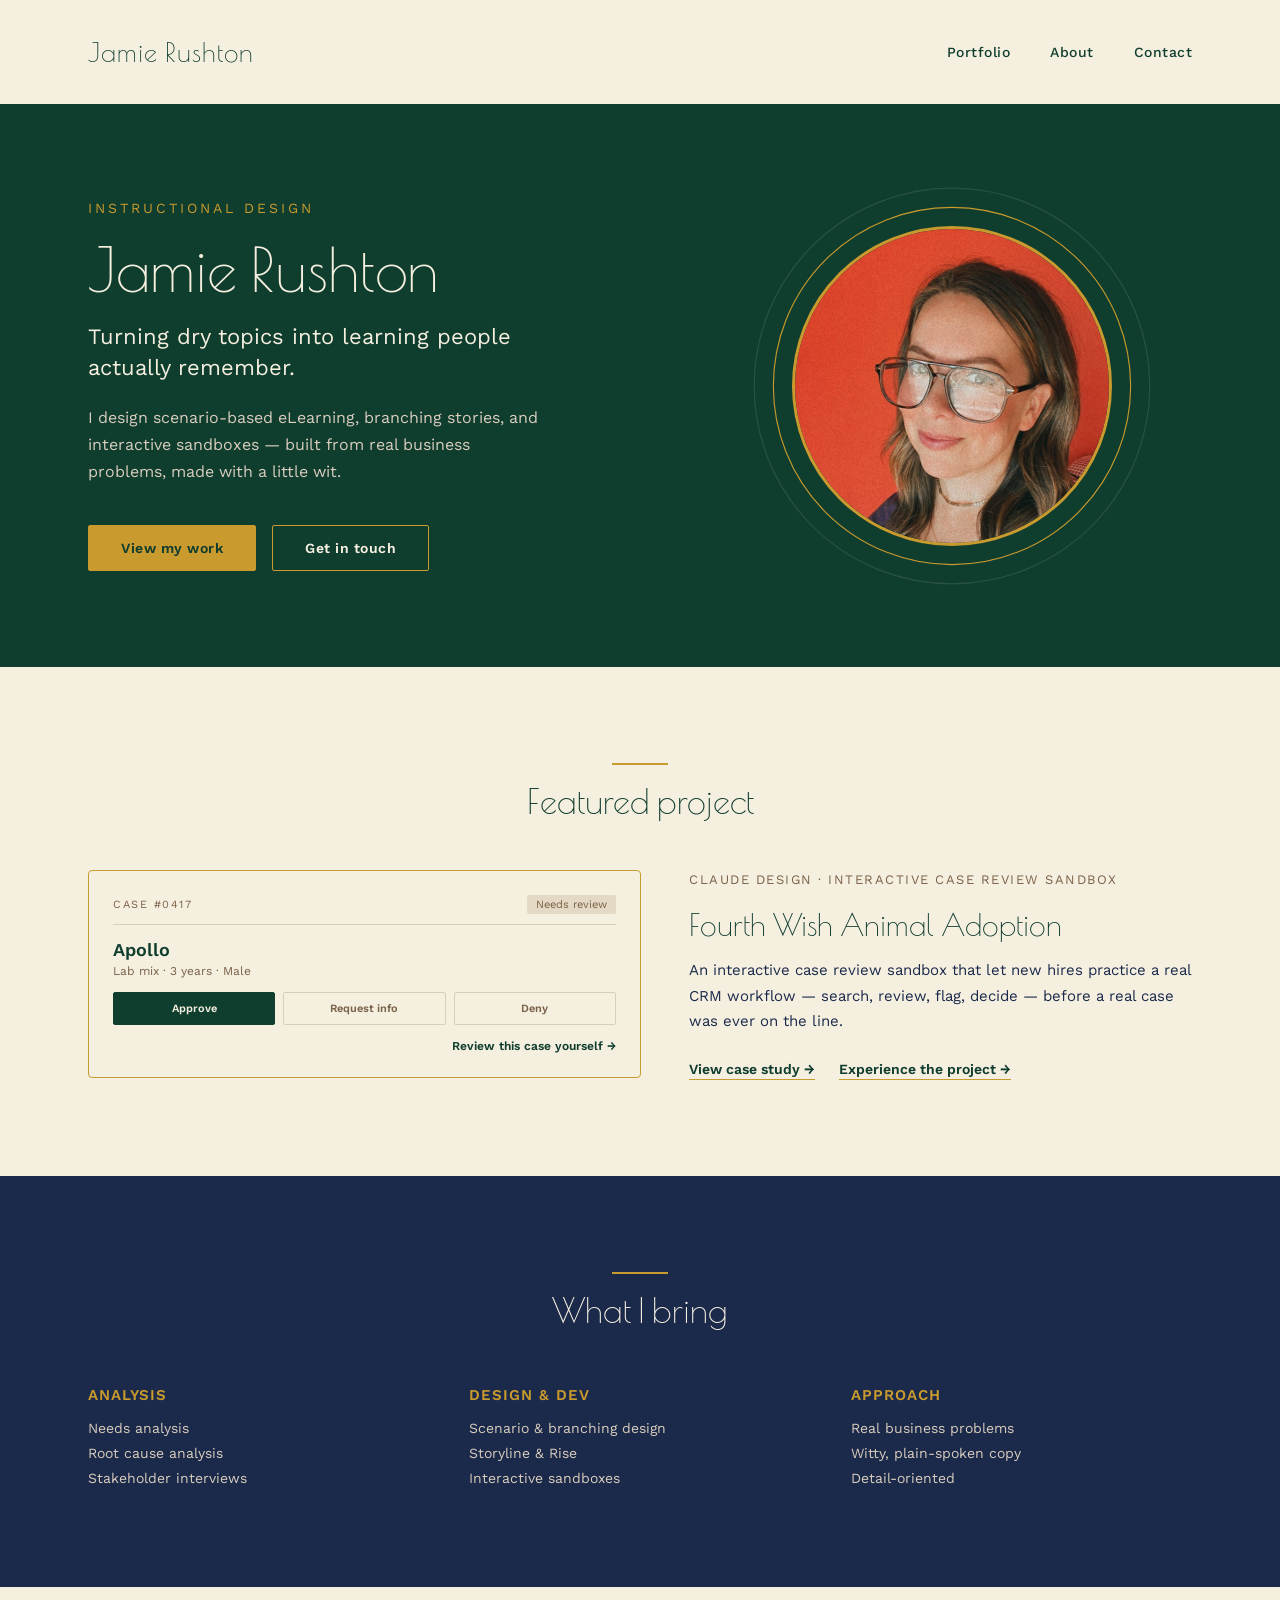
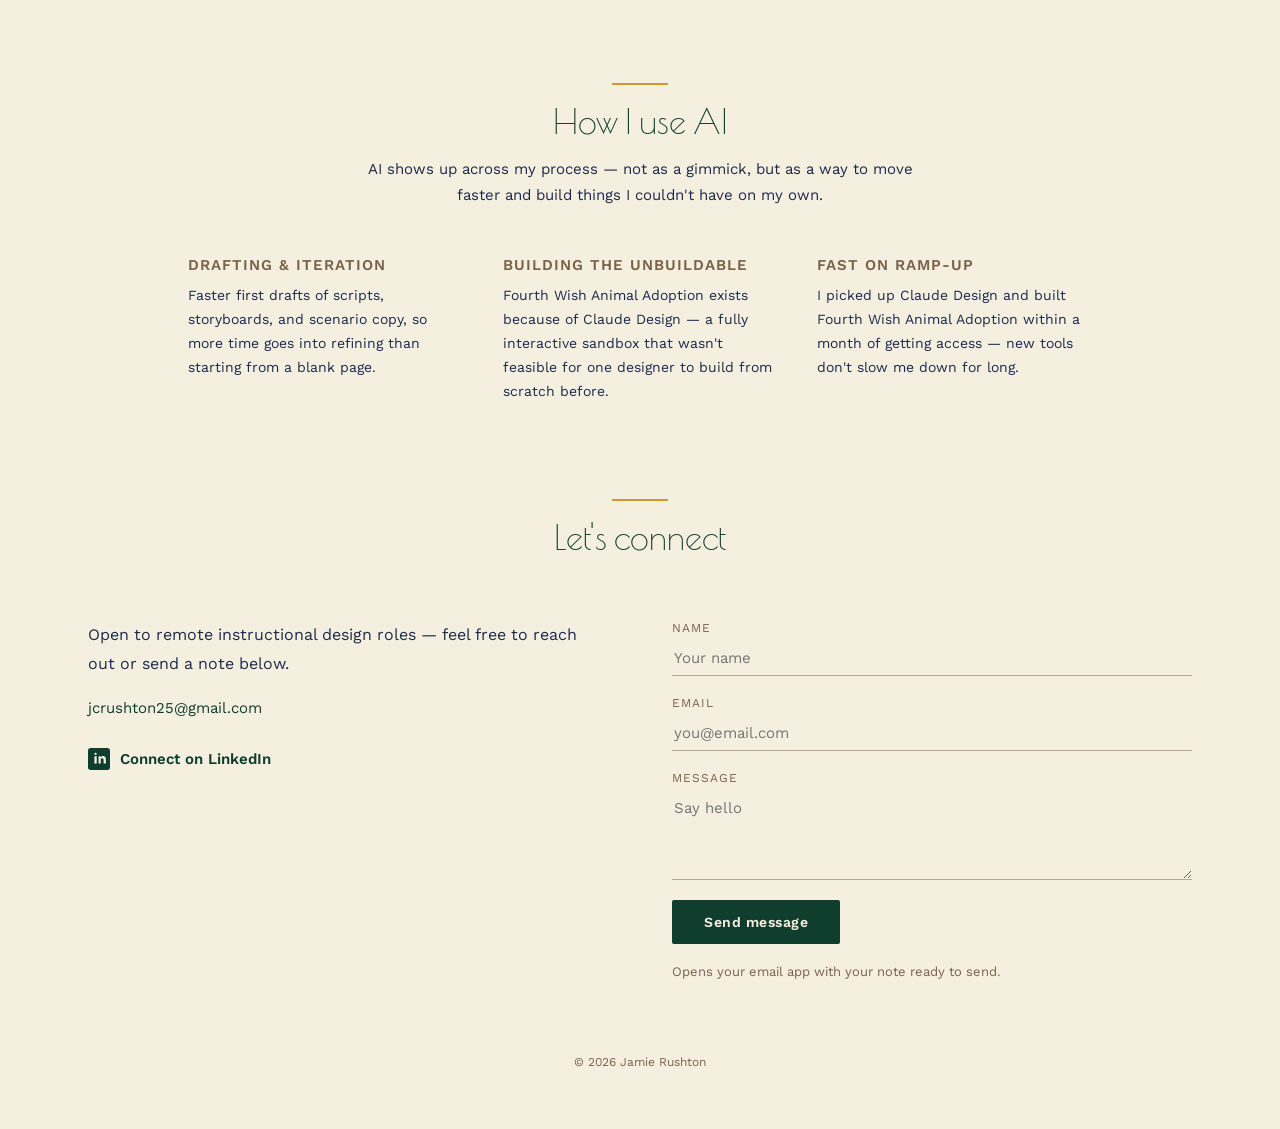
==== index.html @ db242d79 "Build portfolio site for GitHub Pages Static homepage, Fourth Wish case study, and a playable Adopti" ====
<!doctype html>
<html lang="en">
<head>
<meta charset="utf-8">
<meta name="viewport" content="width=device-width, initial-scale=1">
<title>Jamie Rushton · Instructional Designer</title>
<meta name="description" content="Jamie Rushton designs scenario-based eLearning, branching stories, and interactive sandboxes built from real business problems.">
<meta property="og:title" content="Jamie Rushton · Instructional Designer">
<meta property="og:description" content="Scenario-based eLearning, branching stories, and interactive sandboxes, made with a little wit.">
<meta property="og:type" content="website">
<meta property="og:image" content="assets/portrait.jpg">
<link rel="icon" href="assets/favicon.svg" type="image/svg+xml">
<link rel="preconnect" href="https://fonts.googleapis.com">
<link rel="preconnect" href="https://fonts.gstatic.com" crossorigin>
<link href="https://fonts.googleapis.com/css2?family=Poiret+One&family=Work+Sans:wght@400;500;600&display=swap" rel="stylesheet">
<link rel="stylesheet" href="css/style.css">
</head>
<body>
<a class="skip-link" href="#main">Skip to content</a>

<header>
  <nav class="site-nav wrap" aria-label="Main">
    <a class="brand" href="#top">Jamie Rushton</a>
    <ul>
      <li><a href="#work">Portfolio</a></li>
      <li><a href="#about">About</a></li>
      <li><a href="#contact">Contact</a></li>
    </ul>
  </nav>
</header>

<main id="main">

  <section id="top" class="hero">
    <div class="wrap hero-inner">
      <div class="hero-copy">
        <p class="eyebrow">Instructional design</p>
        <h1>Jamie Rushton</h1>
        <p class="tagline">Turning dry topics into learning people actually remember.</p>
        <p class="lede">I design scenario-based eLearning, branching stories, and interactive sandboxes &mdash; built from real business problems, made with a little wit.</p>
        <div class="hero-actions">
          <a class="btn btn-gold" href="#work">View my work</a>
          <a class="btn btn-outline" href="#contact">Get in touch</a>
        </div>
      </div>
      <div class="hero-photo">
        <div class="portrait">
          <img src="assets/portrait.jpg" alt="Portrait of Jamie Rushton" width="320" height="320">
        </div>
      </div>
    </div>
  </section>

  <section id="work" class="wrap featured" aria-labelledby="work-title">
    <div class="section-head">
      <div class="deco-line"></div>
      <h2 id="work-title">Featured project</h2>
    </div>

    <div class="featured-row">
      <a class="case-card" href="sandbox/" aria-label="Open the Fourth Wish case review sandbox">
        <div class="card-top">
          <p class="case-no">Case #0417</p>
          <p class="badge">Needs review</p>
        </div>
        <div>
          <p class="name">Apollo</p>
          <p class="meta">Lab mix &middot; 3 years &middot; Male</p>
        </div>
        <div class="actions" aria-hidden="true">
          <span>Approve</span>
          <span>Request info</span>
          <span>Deny</span>
        </div>
        <p class="play-hint">Review this case yourself &rarr;</p>
      </a>
      <div class="featured-copy">
        <p class="kicker">Claude Design &middot; Interactive case review sandbox</p>
        <h3>Fourth Wish Animal Adoption</h3>
        <p>An interactive case review sandbox that let new hires practice a real CRM workflow &mdash; search, review, flag, decide &mdash; before a real case was ever on the line.</p>
        <div class="link-row">
          <a class="text-link" href="case-study.html">View case study &rarr;</a>
          <a class="text-link" href="sandbox/">Experience the project &rarr;</a>
        </div>
      </div>
    </div>
  </section>

  <section id="about" class="band on-dark" aria-labelledby="about-title">
    <div class="wrap">
      <div class="section-head">
        <div class="deco-line"></div>
        <h2 id="about-title">What I bring</h2>
      </div>
      <div class="grid-3">
        <div class="skill">
          <h3>Analysis</h3>
          <ul>
            <li>Needs analysis</li>
            <li>Root cause analysis</li>
            <li>Stakeholder interviews</li>
          </ul>
        </div>
        <div class="skill">
          <h3>Design &amp; dev</h3>
          <ul>
            <li>Scenario &amp; branching design</li>
            <li>Storyline &amp; Rise</li>
            <li>Interactive sandboxes</li>
          </ul>
        </div>
        <div class="skill">
          <h3>Approach</h3>
          <ul>
            <li>Real business problems</li>
            <li>Witty, plain-spoken copy</li>
            <li>Detail-oriented</li>
          </ul>
        </div>
      </div>
    </div>
  </section>

  <section class="wrap wrap-md stack-section" aria-labelledby="ai-title">
    <div class="section-head">
      <div class="deco-line"></div>
      <h2 id="ai-title">How I use AI</h2>
      <p>AI shows up across my process &mdash; not as a gimmick, but as a way to move faster and build things I couldn't have on my own.</p>
    </div>
    <div class="grid-3">
      <div class="point">
        <h3>Drafting &amp; iteration</h3>
        <p>Faster first drafts of scripts, storyboards, and scenario copy, so more time goes into refining than starting from a blank page.</p>
      </div>
      <div class="point">
        <h3>Building the unbuildable</h3>
        <p>Fourth Wish Animal Adoption exists because of Claude Design &mdash; a fully interactive sandbox that wasn't feasible for one designer to build from scratch before.</p>
      </div>
      <div class="point">
        <h3>Fast on ramp-up</h3>
        <p>I picked up Claude Design and built Fourth Wish Animal Adoption within a month of getting access &mdash; new tools don't slow me down for long.</p>
      </div>
    </div>
  </section>

  <!--
    TESTIMONIALS: hidden until real quotes are ready.
    To show it, replace the bracketed text and delete this comment's opening and closing lines.

  <section class="wrap wrap-md stack-section" aria-labelledby="quotes-title">
    <div class="section-head">
      <div class="deco-line"></div>
      <h2 id="quotes-title">What people say</h2>
    </div>
    <div class="grid-2">
      <figure class="quote">
        <blockquote>[A quote from a coworker or manager about your work.]</blockquote>
        <figcaption><strong>[Name]</strong><span>[Title, company]</span></figcaption>
      </figure>
      <figure class="quote">
        <blockquote>[A quote from a coworker or manager about your work.]</blockquote>
        <figcaption><strong>[Name]</strong><span>[Title, company]</span></figcaption>
      </figure>
    </div>
  </section>
  -->

  <section id="contact" class="wrap contact" aria-labelledby="contact-title">
    <div class="section-head">
      <div class="deco-line"></div>
      <h2 id="contact-title">Let's connect</h2>
    </div>

    <div class="contact-row">
      <div class="contact-info">
        <p>Open to remote instructional design roles &mdash; feel free to reach out or send a note below.</p>
        <a class="email" href="mailto:jcrushton25@gmail.com">jcrushton25@gmail.com</a>
        <a class="linkedin" href="https://www.linkedin.com/in/jamie-rushton" target="_blank" rel="noopener">
          <svg width="22" height="22" viewBox="0 0 24 24" fill="none" aria-hidden="true">
            <rect width="24" height="24" rx="3" fill="#0F3D2E"/>
            <path d="M7 9H9.5V17H7V9Z" fill="#F5EFE0"/>
            <circle cx="8.25" cy="6.5" r="1.25" fill="#F5EFE0"/>
            <path d="M11.5 9H13.9V10.2C14.3 9.5 15.2 8.8 16.5 8.8C18.7 8.8 19.5 10.2 19.5 12.6V17H17V13.1C17 11.9 16.6 11.1 15.5 11.1C14.6 11.1 14.1 11.7 13.9 12.3C13.85 12.45 13.9 12.75 13.9 13V17H11.5V9Z" fill="#F5EFE0"/>
          </svg>
          Connect on LinkedIn
        </a>
      </div>

      <form class="contact-form" id="contact-form" data-to="jcrushton25@gmail.com">
        <div class="field">
          <label for="contact-name">Name</label>
          <input id="contact-name" type="text" name="name" placeholder="Your name" autocomplete="name" required>
        </div>
        <div class="field">
          <label for="contact-email">Email</label>
          <input id="contact-email" type="email" name="email" placeholder="you@email.com" autocomplete="email" required>
        </div>
        <div class="field">
          <label for="contact-message">Message</label>
          <textarea id="contact-message" name="message" rows="4" placeholder="Say hello" required></textarea>
        </div>
        <button class="btn btn-dark" type="submit">Send message</button>
        <p class="form-note">Opens your email app with your note ready to send.</p>
      </form>
    </div>
  </section>

</main>

<footer class="site-footer">
  <p>&copy; <span id="year">2026</span> Jamie Rushton</p>
</footer>

<script src="js/contact.js"></script>
</body>
</html>
---- css/style.css ----
/* Shared styles for the homepage and case study pages. */

:root {
  --cream: #F5EFE0;
  --forest: #0F3D2E;
  --forest-line: #2A5142;
  --navy: #1B2A4A;
  --gold: #C99A2E;
  --sand: #D9CDBE;
  --tan: #E4D9C4;
  --brown: #7A6248;
  --display: 'Poiret One', sans-serif;
  --body: 'Work Sans', sans-serif;
}

*, *::before, *::after { box-sizing: border-box; }

html { scroll-behavior: smooth; }

body {
  margin: 0;
  background: var(--cream);
  font-family: var(--body);
  color: var(--navy);
}

a { color: var(--forest); text-decoration: none; }
a:hover { color: var(--gold); }
a:focus-visible, button:focus-visible, input:focus-visible, textarea:focus-visible {
  outline: 3px solid var(--gold);
  outline-offset: 3px;
}

img { max-width: 100%; }

.skip-link {
  position: absolute;
  left: 16px;
  top: -60px;
  background: var(--forest);
  color: var(--cream);
  padding: 10px 16px;
  z-index: 10;
}
.skip-link:focus { top: 16px; color: var(--cream); }

.wrap { width: 100%; max-width: 1200px; margin: 0 auto; padding-left: 48px; padding-right: 48px; }
.wrap-md { max-width: 1000px; }
.wrap-sm { max-width: 800px; }

.deco-line { height: 2px; background: var(--gold); width: 56px; }

.display { font-family: var(--display); font-weight: 400; }

.eyebrow {
  font-size: 14px;
  letter-spacing: 3px;
  text-transform: uppercase;
  color: var(--gold);
  margin: 0 0 20px;
}

/* Nav */
.site-nav {
  display: flex;
  flex-wrap: wrap;
  align-items: center;
  justify-content: space-between;
  gap: 16px 40px;
  padding-top: 32px;
  padding-bottom: 32px;
}
.site-nav .brand { font-family: var(--display); font-size: 26px; letter-spacing: 1px; color: var(--forest); }
.site-nav ul { list-style: none; margin: 0; padding: 0; display: flex; flex-wrap: wrap; gap: 8px 40px; }
.site-nav ul a { font-size: 14px; font-weight: 500; letter-spacing: 0.5px; display: inline-block; padding: 12px 0; }

/* Buttons */
.btn {
  display: inline-flex;
  align-items: center;
  justify-content: center;
  min-height: 44px;
  font-weight: 600;
  font-size: 14px;
  padding: 14px 32px;
  border-radius: 2px;
  letter-spacing: 0.5px;
  font-family: var(--body);
  cursor: pointer;
}
.btn-gold { background: var(--gold); color: var(--forest); border: 1px solid var(--gold); }
.btn-gold:hover { background: #D9AE4A; color: var(--forest); }
.btn-outline { border: 1px solid var(--gold); color: var(--cream); }
.btn-outline:hover { background: rgba(201, 154, 46, 0.12); color: var(--cream); }
.btn-dark { background: var(--forest); color: var(--cream); border: none; }
.btn-dark:hover { background: #17533F; }

.text-link {
  font-size: 14px;
  font-weight: 600;
  color: var(--forest);
  border-bottom: 1px solid var(--gold);
  padding: 10px 0 2px;
}

/* Section headings */
.section-head {
  display: flex;
  flex-direction: column;
  align-items: center;
  text-align: center;
  gap: 16px;
}
.section-head h2 { font-family: var(--display); font-weight: 400; font-size: 34px; color: var(--forest); margin: 0; }
.section-head p { font-size: 15px; max-width: 560px; line-height: 1.7; margin: 0; }
.on-dark .section-head h2 { color: var(--cream); }
.on-dark .section-head p { color: var(--sand); }

/* Hero (home) */
.hero { background: var(--forest); padding: 96px 0; }
.hero-inner { display: flex; align-items: center; gap: 72px; }
.hero-copy { flex: 1.15; }
.hero h1 { font-family: var(--display); font-weight: 400; font-size: 60px; color: var(--cream); margin: 0 0 20px; line-height: 1.1; }
.hero .tagline { font-size: 22px; color: var(--cream); margin: 0 0 20px; line-height: 1.4; max-width: 480px; }
.hero .lede { font-size: 16px; color: var(--sand); max-width: 460px; margin: 0 0 40px; line-height: 1.7; }
.hero-actions { display: flex; flex-wrap: wrap; gap: 16px; }
.hero-photo { flex: 1; display: flex; justify-content: center; }
.portrait { position: relative; width: 320px; height: 320px; }
.portrait::before, .portrait::after {
  content: "";
  position: absolute;
  inset: 0;
  border-radius: 50%;
}
.portrait::before { border: 1px solid var(--gold); transform: scale(1.12); }
.portrait::after { border: 1px solid var(--forest-line); transform: scale(1.24); }
.portrait img {
  width: 100%;
  height: 100%;
  border-radius: 50%;
  object-fit: cover;
  border: 3px solid var(--gold);
  display: block;
}

/* Featured project */
.featured { padding-top: 96px; padding-bottom: 96px; display: flex; flex-direction: column; gap: 48px; }
.featured-row { display: flex; gap: 48px; align-items: center; }
.featured-row > * { flex: 1; min-width: 0; }
.featured-copy { display: flex; flex-direction: column; gap: 16px; }
.featured-copy .kicker { font-size: 13px; letter-spacing: 1.5px; text-transform: uppercase; color: var(--brown); margin: 0; }
.featured-copy h3 { font-family: var(--display); font-weight: 400; font-size: 30px; color: var(--forest); margin: 0; }
.featured-copy p { font-size: 15px; line-height: 1.7; margin: 0; }
.link-row { display: flex; gap: 8px 24px; flex-wrap: wrap; align-items: center; }

/* Case card (the little Apollo preview) */
.case-card {
  display: flex;
  flex-direction: column;
  gap: 14px;
  background: var(--cream);
  border: 1px solid var(--gold);
  border-radius: 4px;
  padding: 24px;
  color: var(--navy);
  transition: transform 0.15s ease, box-shadow 0.15s ease;
}
a.case-card:hover { color: var(--navy); transform: translateY(-2px); box-shadow: 0 10px 24px rgba(15, 61, 46, 0.12); }
.case-card .card-top { display: flex; justify-content: space-between; align-items: center; border-bottom: 1px solid var(--sand); padding-bottom: 10px; }
.case-card .case-no { font-size: 11px; letter-spacing: 1.5px; text-transform: uppercase; color: var(--brown); margin: 0; }
.case-card .badge { font-size: 11px; background: var(--tan); color: var(--brown); padding: 3px 9px; border-radius: 2px; margin: 0; }
.case-card .name { font-size: 18px; font-weight: 600; color: var(--forest); margin: 0; }
.case-card .meta { font-size: 12px; color: var(--brown); margin: 4px 0 0; }
.case-card .facts { display: flex; flex-direction: column; gap: 8px; font-size: 13px; }
.case-card .facts p { margin: 0; }
.case-card .facts span { color: var(--brown); }
.case-card .facts .flag { color: #8A6413; font-weight: 600; }
.case-card .actions { display: flex; gap: 8px; }
.case-card .actions span { flex: 1; text-align: center; font-size: 11px; font-weight: 600; padding: 9px 0; border-radius: 2px; border: 1px solid var(--sand); color: var(--brown); }
.case-card .actions span:first-child { background: var(--forest); color: var(--cream); border-color: var(--forest); }
.case-card .play-hint { font-size: 12px; font-weight: 600; color: var(--forest); margin: 0; text-align: right; }

/* Skills band */
.band { background: var(--navy); padding: 96px 0; }
.band .section-head { margin-bottom: 56px; }
.grid-3 { display: grid; grid-template-columns: repeat(3, minmax(0, 1fr)); gap: 40px; }
.grid-2 { display: grid; grid-template-columns: repeat(2, minmax(0, 1fr)); gap: 32px; }
.skill h3 { font-size: 15px; font-weight: 600; letter-spacing: 1px; text-transform: uppercase; color: var(--gold); margin: 0 0 12px; }
.skill ul { list-style: none; margin: 0; padding: 0; font-size: 14px; line-height: 1.8; color: var(--sand); }

/* AI + testimonials */
.stack-section { padding-top: 96px; display: flex; flex-direction: column; align-items: center; gap: 48px; }
.stack-section > .grid-3, .stack-section > .grid-2 { width: 100%; }
.point h3 { font-size: 15px; font-weight: 600; letter-spacing: 1px; text-transform: uppercase; color: var(--brown); margin: 0 0 10px; }
.point p { font-size: 14px; line-height: 1.7; margin: 0; }
.quote { border: 1px solid var(--sand); border-radius: 4px; padding: 32px; margin: 0; display: flex; flex-direction: column; gap: 16px; }
.quote blockquote { font-size: 15px; line-height: 1.8; margin: 0; font-style: italic; }
.quote figcaption strong { display: block; font-size: 14px; color: var(--forest); }
.quote figcaption span { font-size: 13px; color: var(--brown); }

/* Contact */
.contact { padding-top: 96px; padding-bottom: 64px; display: flex; flex-direction: column; align-items: center; gap: 64px; }
.contact-row { width: 100%; display: flex; gap: 64px; align-items: flex-start; }
.contact-row > * { flex: 1; min-width: 0; }
.contact-info { display: flex; flex-direction: column; gap: 20px; }
.contact-info p { font-size: 16px; line-height: 1.8; margin: 0; }
.contact-info .email { font-size: 15px; }
.linkedin { display: inline-flex; align-items: center; gap: 10px; font-size: 15px; font-weight: 600; min-height: 44px; }
.contact-form { display: flex; flex-direction: column; gap: 20px; }
.field { display: flex; flex-direction: column; gap: 6px; }
.field label { font-size: 12px; letter-spacing: 1px; text-transform: uppercase; color: var(--brown); }
.field input, .field textarea {
  border: none;
  border-bottom: 1px solid #B9AA95;
  background: transparent;
  padding: 8px 2px;
  font-size: 15px;
  font-family: var(--body);
  color: var(--navy);
}
.field textarea { resize: vertical; }
.contact-form .btn { align-self: flex-start; }
.form-note { font-size: 13px; color: var(--brown); margin: 0; }

.site-footer { text-align: center; font-size: 12px; color: var(--brown); padding: 0 0 48px; }

/* Case study page */
.cs-hero { background: var(--forest); padding: 80px 0 72px; text-align: center; }
.cs-hero .wrap { display: flex; flex-direction: column; align-items: center; }
.cs-hero .back { font-size: 13px; color: var(--gold); margin-bottom: 24px; letter-spacing: 0.5px; padding: 12px 0; }
.cs-hero .back:hover { color: var(--cream); }
.cs-hero h1 { font-family: var(--display); font-weight: 400; font-size: 58px; color: var(--cream); margin: 0 0 32px; line-height: 1.1; }
.cs-hero .lede { font-size: 17px; color: var(--sand); max-width: 620px; margin: 0 0 40px; line-height: 1.6; }
.cs-hero .btn { margin-bottom: 40px; }
.cs-meta { display: flex; gap: 24px 48px; flex-wrap: wrap; justify-content: center; border-top: 1px solid var(--forest-line); padding-top: 32px; width: 100%; max-width: 720px; text-align: left; }
.cs-meta dt { font-size: 11px; letter-spacing: 1.5px; text-transform: uppercase; color: var(--gold); margin: 0 0 6px; }
.cs-meta dd { font-size: 14px; color: var(--cream); margin: 0; }

.prose { padding-top: 72px; display: flex; flex-direction: column; gap: 20px; }
.prose p { font-size: 16px; line-height: 1.8; margin: 0; }
.prose .intro { font-size: 17px; }
.prose-head { display: flex; align-items: center; gap: 16px; }
.prose-head h2 { font-family: var(--display); font-weight: 400; font-size: 28px; color: var(--forest); margin: 0; }

.walkthrough { margin-top: 88px; }
.walkthrough .wrap { max-width: 1100px; display: flex; flex-direction: column; gap: 56px; }
.walkthrough-row { display: flex; gap: 56px; align-items: flex-start; }
.walkthrough-row > * { flex: 1; min-width: 0; }
.walkthrough .case-card { border: none; border-radius: 6px; padding: 28px; }
.steps { list-style: none; margin: 0; padding: 0; display: flex; flex-direction: column; gap: 24px; }
.steps li { display: flex; gap: 16px; }
.steps .num { font-family: var(--display); font-size: 26px; color: var(--gold); min-width: 32px; line-height: 1; }
.steps h3 { font-size: 15px; font-weight: 600; color: var(--cream); margin: 0 0 4px; }
.steps p { font-size: 14px; color: var(--sand); margin: 0; line-height: 1.6; }
.walkthrough .closing { font-size: 14px; color: var(--sand); text-align: center; max-width: 640px; margin: 0 auto; line-height: 1.7; }
.walkthrough .btn { align-self: center; }

.cs-footer { padding-top: 64px; padding-bottom: 96px; display: flex; justify-content: center; }

/* Phone and tablet */
@media (max-width: 900px) {
  .wrap { padding-left: 24px; padding-right: 24px; }
  .hero { padding: 64px 0; }
  .hero-inner { flex-direction: column-reverse; gap: 56px; }
  .hero h1 { font-size: 44px; }
  .hero .tagline { font-size: 19px; }
  .portrait { width: 220px; height: 220px; }
  .featured-row, .contact-row, .walkthrough-row { flex-direction: column; align-items: stretch; gap: 40px; }
  .grid-3, .grid-2 { grid-template-columns: minmax(0, 1fr); gap: 32px; }
  .featured, .stack-section, .contact { padding-top: 72px; }
  .band { padding: 72px 0; }
  .cs-hero h1 { font-size: 40px; }
}

@media (max-width: 480px) {
  .site-nav { padding-top: 20px; padding-bottom: 12px; }
  .site-nav ul { gap: 0 24px; }
  .hero-actions .btn { flex: 1 1 100%; }
}

@media (prefers-reduced-motion: reduce) {
  html { scroll-behavior: auto; }
  a.case-card { transition: none; }
}

.walkthrough .section-head { margin-bottom: 0; }
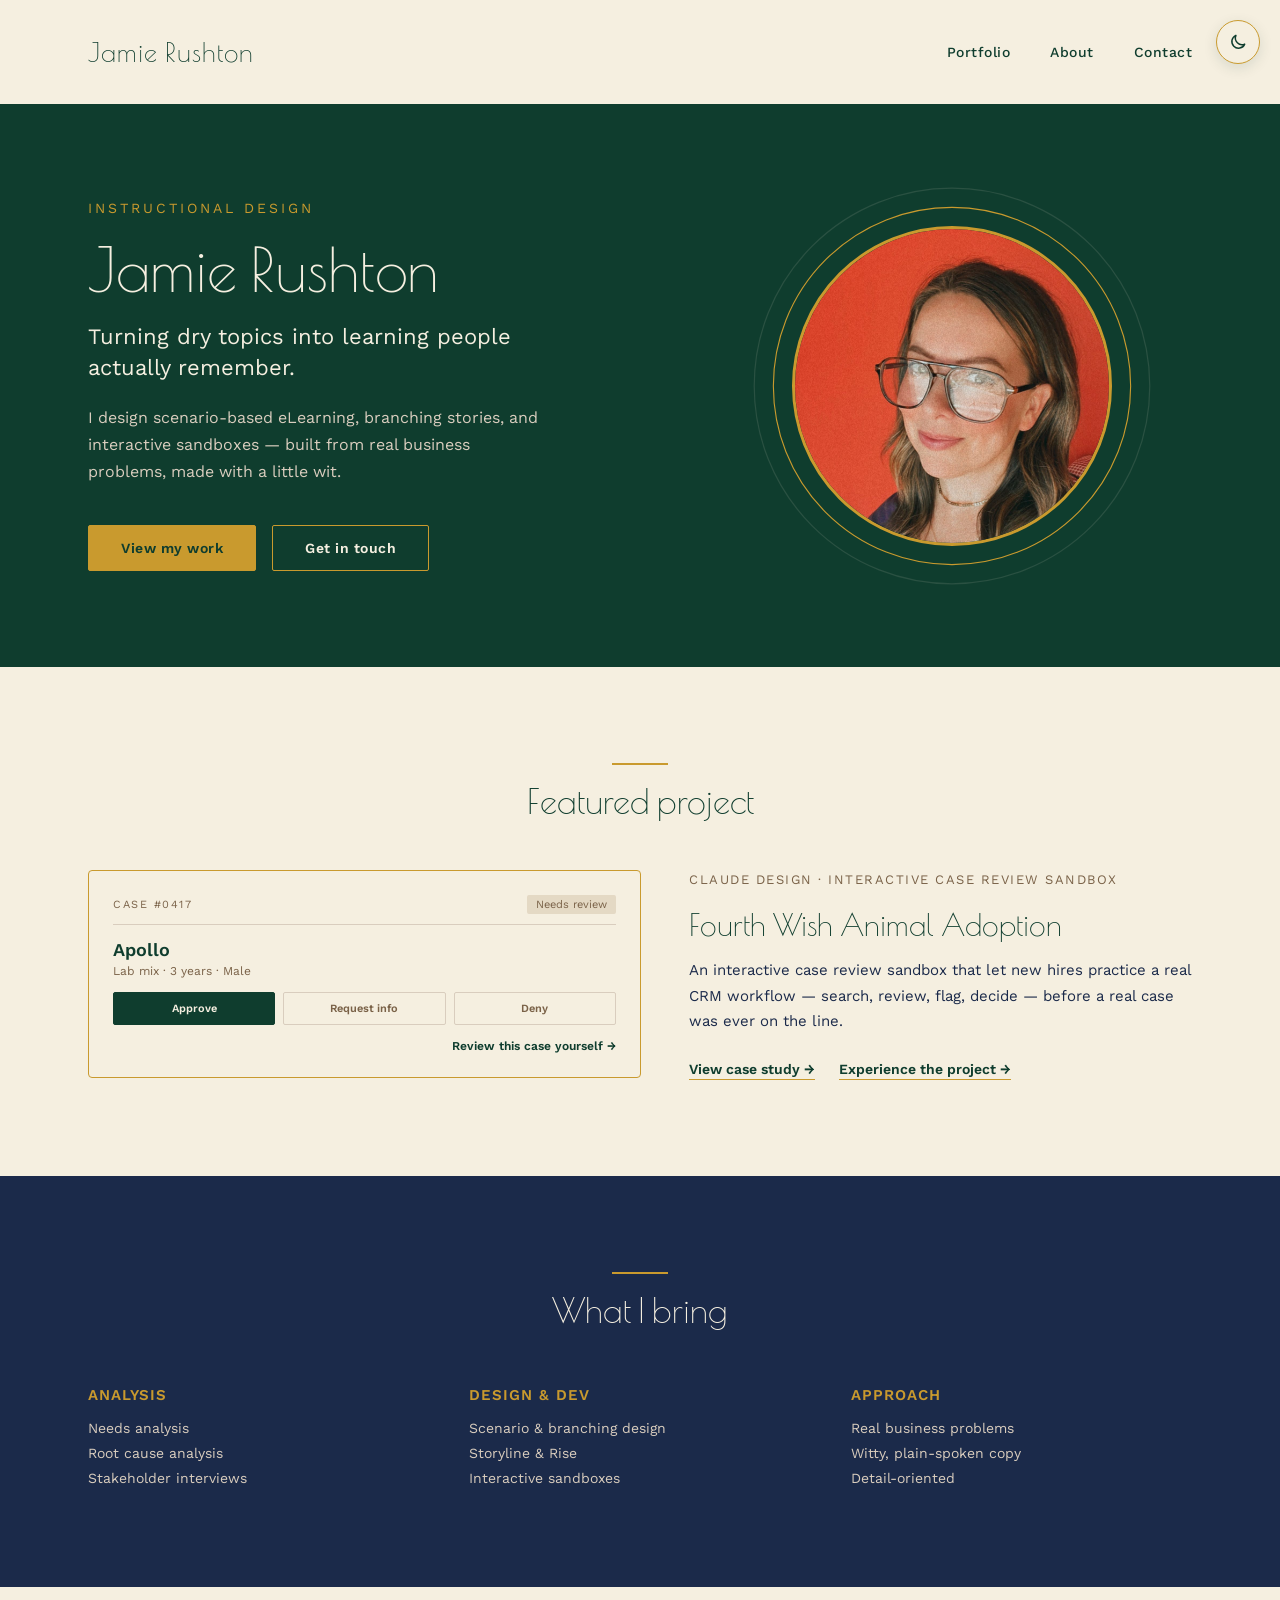
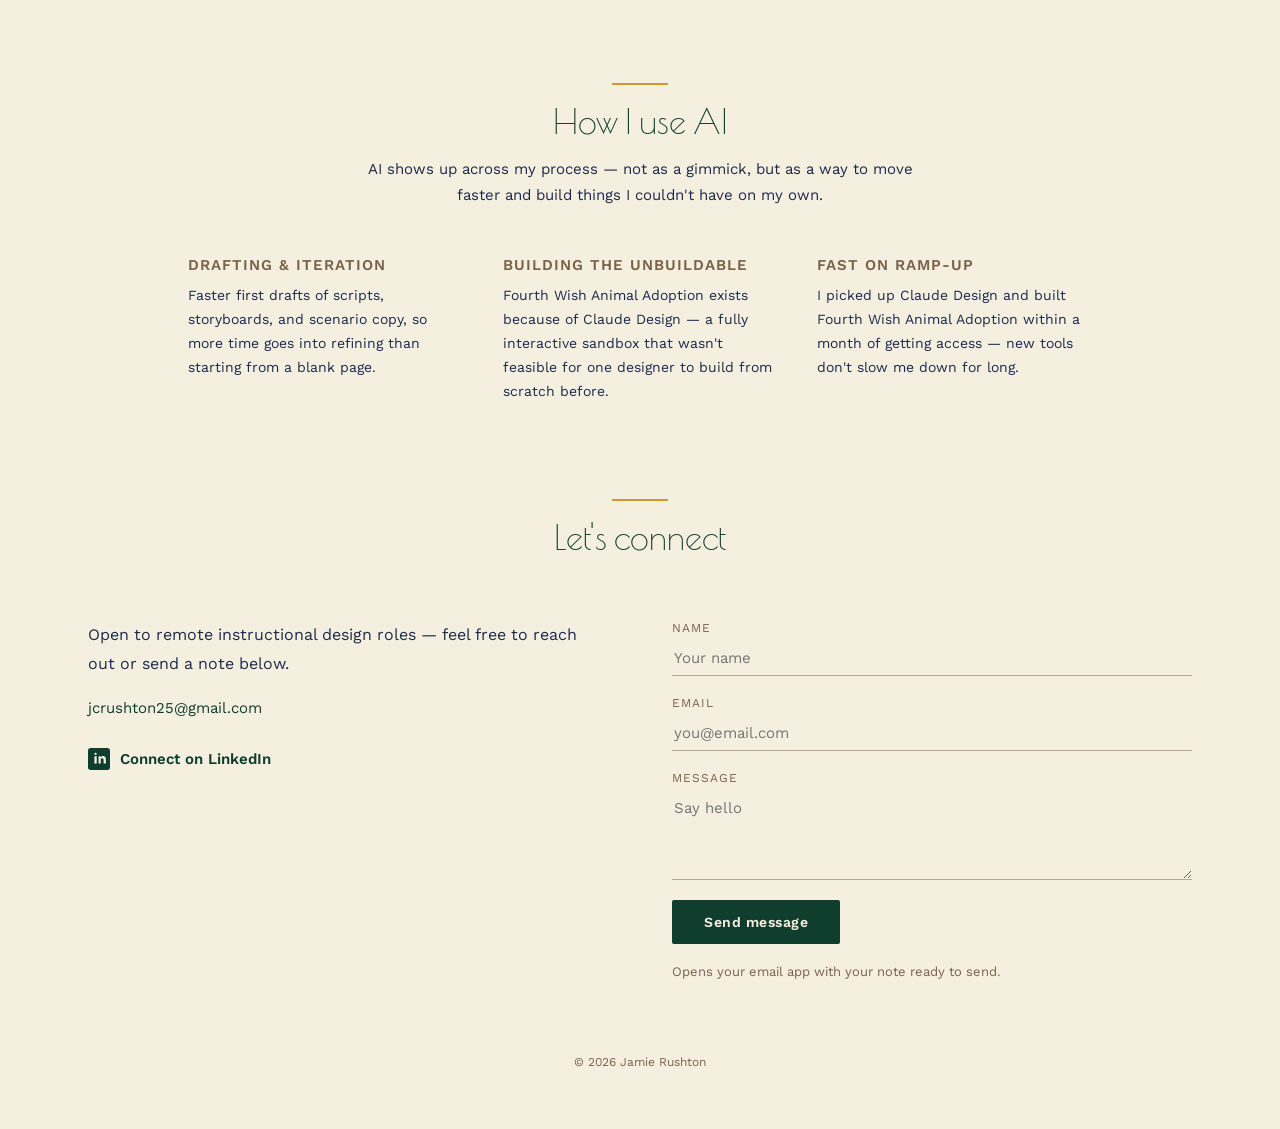
==== commit 99c143c6: "Add dark mode with a persistent top-right toggle Closes #2.  Co-Authored-By: Claude Opus 5.5 (1M con" ====
--- a/index.html
+++ b/index.html
@@ -14,6 +14,17 @@
 <link rel="preconnect" href="https://fonts.gstatic.com" crossorigin>
 <link href="https://fonts.googleapis.com/css2?family=Poiret+One&family=Work+Sans:wght@400;500;600&display=swap" rel="stylesheet">
 <link rel="stylesheet" href="css/style.css">
+<script>
+  // Set the theme before first paint so dark mode doesn't flash light.
+  (function () {
+    var t = null;
+    try { t = localStorage.getItem('theme'); } catch (e) {}
+    if (t !== 'light' && t !== 'dark') {
+      t = window.matchMedia && window.matchMedia('(prefers-color-scheme: dark)').matches ? 'dark' : 'light';
+    }
+    document.documentElement.setAttribute('data-theme', t);
+  })();
+</script>
 </head>
 <body>
 <a class="skip-link" href="#main">Skip to content</a>
@@ -177,10 +188,10 @@
         <a class="email" href="mailto:jcrushton25@gmail.com">jcrushton25@gmail.com</a>
         <a class="linkedin" href="https://www.linkedin.com/in/jamie-rushton" target="_blank" rel="noopener">
           <svg width="22" height="22" viewBox="0 0 24 24" fill="none" aria-hidden="true">
-            <rect width="24" height="24" rx="3" fill="#0F3D2E"/>
-            <path d="M7 9H9.5V17H7V9Z" fill="#F5EFE0"/>
-            <circle cx="8.25" cy="6.5" r="1.25" fill="#F5EFE0"/>
-            <path d="M11.5 9H13.9V10.2C14.3 9.5 15.2 8.8 16.5 8.8C18.7 8.8 19.5 10.2 19.5 12.6V17H17V13.1C17 11.9 16.6 11.1 15.5 11.1C14.6 11.1 14.1 11.7 13.9 12.3C13.85 12.45 13.9 12.75 13.9 13V17H11.5V9Z" fill="#F5EFE0"/>
+            <rect class="icon-bg" width="24" height="24" rx="3" fill="#0F3D2E"/>
+            <path class="icon-fg" d="M7 9H9.5V17H7V9Z" fill="#F5EFE0"/>
+            <circle cx="8.25" cy="6.5" r="1.25" class="icon-fg" fill="#F5EFE0"/>
+            <path d="M11.5 9H13.9V10.2C14.3 9.5 15.2 8.8 16.5 8.8C18.7 8.8 19.5 10.2 19.5 12.6V17H17V13.1C17 11.9 16.6 11.1 15.5 11.1C14.6 11.1 14.1 11.7 13.9 12.3C13.85 12.45 13.9 12.75 13.9 13V17H11.5V9Z" class="icon-fg" fill="#F5EFE0"/>
           </svg>
           Connect on LinkedIn
         </a>
@@ -212,5 +223,6 @@
 </footer>
 
 <script src="js/contact.js"></script>
+<script src="js/theme.js"></script>
 </body>
 </html>
--- a/css/style.css
+++ b/css/style.css
@@ -11,6 +11,52 @@
   --brown: #7A6248;
   --display: 'Poiret One', sans-serif;
   --body: 'Work Sans', sans-serif;
+
+  /* Roles. Light mode maps them straight onto the palette above;
+     dark mode below swaps them for darker or lighter shades of the same colors. */
+  color-scheme: light;
+  --bg: var(--cream);
+  --surface: var(--cream);
+  --text: var(--navy);
+  --heading: var(--forest);
+  --link: var(--forest);
+  --muted: var(--brown);
+  --line: var(--sand);
+  --field-line: #B9AA95;
+  --badge-bg: var(--tan);
+  --flag: #8A6413;
+  --hero-bg: var(--forest);
+  --band-bg: var(--navy);
+  --btn-dark-bg: var(--forest);
+  --btn-dark-hover: #17533F;
+  --btn-dark-text: var(--cream);
+  --chip-bg: var(--forest);
+  --icon-bg: var(--forest);
+  --icon-fg: var(--cream);
+  --card-shadow: rgba(15, 61, 46, 0.12);
+}
+
+:root[data-theme="dark"] {
+  color-scheme: dark;
+  --bg: #0B1A15;
+  --surface: #12261F;
+  --text: #E4D9C4;
+  --heading: #F5EFE0;
+  --link: #D9AE4A;
+  --muted: #B8A58C;
+  --line: #2A5142;
+  --field-line: #4F6B5E;
+  --badge-bg: #3A3022;
+  --flag: #E0B85A;
+  --hero-bg: #0F3D2E;
+  --band-bg: #1B2A4A;
+  --btn-dark-bg: #C99A2E;
+  --btn-dark-hover: #D9AE4A;
+  --btn-dark-text: #0F3D2E;
+  --chip-bg: #1F5A44;
+  --icon-bg: #C99A2E;
+  --icon-fg: #0B1A15;
+  --card-shadow: rgba(0, 0, 0, 0.45);
 }
 
 *, *::before, *::after { box-sizing: border-box; }
@@ -19,12 +65,12 @@
 
 body {
   margin: 0;
-  background: var(--cream);
+  background: var(--bg);
   font-family: var(--body);
-  color: var(--navy);
-}
-
-a { color: var(--forest); text-decoration: none; }
+  color: var(--text);
+}
+
+a { color: var(--link); text-decoration: none; }
 a:hover { color: var(--gold); }
 a:focus-visible, button:focus-visible, input:focus-visible, textarea:focus-visible {
   outline: 3px solid var(--gold);
@@ -70,9 +116,36 @@
   padding-top: 32px;
   padding-bottom: 32px;
 }
-.site-nav .brand { font-family: var(--display); font-size: 26px; letter-spacing: 1px; color: var(--forest); }
+.site-nav .brand { font-family: var(--display); font-size: 26px; letter-spacing: 1px; color: var(--heading); }
 .site-nav ul { list-style: none; margin: 0; padding: 0; display: flex; flex-wrap: wrap; gap: 8px 40px; }
 .site-nav ul a { font-size: 14px; font-weight: 500; letter-spacing: 0.5px; display: inline-block; padding: 12px 0; }
+/* Leave room on the right for the fixed theme toggle. */
+.site-nav { padding-right: max(48px, calc(84px - max(0px, (100vw - 1200px) / 2))); }
+
+/* Theme toggle: fixed to the top right on every page */
+.theme-toggle {
+  position: fixed;
+  top: 20px;
+  right: 20px;
+  z-index: 20;
+  width: 44px;
+  height: 44px;
+  display: flex;
+  align-items: center;
+  justify-content: center;
+  padding: 0;
+  border: 1px solid var(--gold);
+  border-radius: 50%;
+  background: var(--bg);
+  color: var(--heading);
+  box-shadow: 0 4px 14px var(--card-shadow);
+  cursor: pointer;
+}
+.theme-toggle:hover { color: var(--gold); }
+.theme-toggle svg { display: block; }
+.theme-toggle .icon-sun { display: none; }
+:root[data-theme="dark"] .theme-toggle .icon-sun { display: block; }
+:root[data-theme="dark"] .theme-toggle .icon-moon { display: none; }
 
 /* Buttons */
 .btn {
@@ -92,13 +165,13 @@
 .btn-gold:hover { background: #D9AE4A; color: var(--forest); }
 .btn-outline { border: 1px solid var(--gold); color: var(--cream); }
 .btn-outline:hover { background: rgba(201, 154, 46, 0.12); color: var(--cream); }
-.btn-dark { background: var(--forest); color: var(--cream); border: none; }
-.btn-dark:hover { background: #17533F; }
+.btn-dark { background: var(--btn-dark-bg); color: var(--btn-dark-text); border: none; }
+.btn-dark:hover { background: var(--btn-dark-hover); color: var(--btn-dark-text); }
 
 .text-link {
   font-size: 14px;
   font-weight: 600;
-  color: var(--forest);
+  color: var(--link);
   border-bottom: 1px solid var(--gold);
   padding: 10px 0 2px;
 }
@@ -111,13 +184,13 @@
   text-align: center;
   gap: 16px;
 }
-.section-head h2 { font-family: var(--display); font-weight: 400; font-size: 34px; color: var(--forest); margin: 0; }
+.section-head h2 { font-family: var(--display); font-weight: 400; font-size: 34px; color: var(--heading); margin: 0; }
 .section-head p { font-size: 15px; max-width: 560px; line-height: 1.7; margin: 0; }
 .on-dark .section-head h2 { color: var(--cream); }
 .on-dark .section-head p { color: var(--sand); }
 
 /* Hero (home) */
-.hero { background: var(--forest); padding: 96px 0; }
+.hero { background: var(--hero-bg); padding: 96px 0; }
 .hero-inner { display: flex; align-items: center; gap: 72px; }
 .hero-copy { flex: 1.15; }
 .hero h1 { font-family: var(--display); font-weight: 400; font-size: 60px; color: var(--cream); margin: 0 0 20px; line-height: 1.1; }
@@ -148,8 +221,8 @@
 .featured-row { display: flex; gap: 48px; align-items: center; }
 .featured-row > * { flex: 1; min-width: 0; }
 .featured-copy { display: flex; flex-direction: column; gap: 16px; }
-.featured-copy .kicker { font-size: 13px; letter-spacing: 1.5px; text-transform: uppercase; color: var(--brown); margin: 0; }
-.featured-copy h3 { font-family: var(--display); font-weight: 400; font-size: 30px; color: var(--forest); margin: 0; }
+.featured-copy .kicker { font-size: 13px; letter-spacing: 1.5px; text-transform: uppercase; color: var(--muted); margin: 0; }
+.featured-copy h3 { font-family: var(--display); font-weight: 400; font-size: 30px; color: var(--heading); margin: 0; }
 .featured-copy p { font-size: 15px; line-height: 1.7; margin: 0; }
 .link-row { display: flex; gap: 8px 24px; flex-wrap: wrap; align-items: center; }
 
@@ -158,30 +231,30 @@
   display: flex;
   flex-direction: column;
   gap: 14px;
-  background: var(--cream);
+  background: var(--surface);
   border: 1px solid var(--gold);
   border-radius: 4px;
   padding: 24px;
-  color: var(--navy);
+  color: var(--text);
   transition: transform 0.15s ease, box-shadow 0.15s ease;
 }
-a.case-card:hover { color: var(--navy); transform: translateY(-2px); box-shadow: 0 10px 24px rgba(15, 61, 46, 0.12); }
-.case-card .card-top { display: flex; justify-content: space-between; align-items: center; border-bottom: 1px solid var(--sand); padding-bottom: 10px; }
-.case-card .case-no { font-size: 11px; letter-spacing: 1.5px; text-transform: uppercase; color: var(--brown); margin: 0; }
-.case-card .badge { font-size: 11px; background: var(--tan); color: var(--brown); padding: 3px 9px; border-radius: 2px; margin: 0; }
-.case-card .name { font-size: 18px; font-weight: 600; color: var(--forest); margin: 0; }
-.case-card .meta { font-size: 12px; color: var(--brown); margin: 4px 0 0; }
+a.case-card:hover { color: var(--text); transform: translateY(-2px); box-shadow: 0 10px 24px var(--card-shadow); }
+.case-card .card-top { display: flex; justify-content: space-between; align-items: center; border-bottom: 1px solid var(--line); padding-bottom: 10px; }
+.case-card .case-no { font-size: 11px; letter-spacing: 1.5px; text-transform: uppercase; color: var(--muted); margin: 0; }
+.case-card .badge { font-size: 11px; background: var(--badge-bg); color: var(--muted); padding: 3px 9px; border-radius: 2px; margin: 0; }
+.case-card .name { font-size: 18px; font-weight: 600; color: var(--heading); margin: 0; }
+.case-card .meta { font-size: 12px; color: var(--muted); margin: 4px 0 0; }
 .case-card .facts { display: flex; flex-direction: column; gap: 8px; font-size: 13px; }
 .case-card .facts p { margin: 0; }
-.case-card .facts span { color: var(--brown); }
-.case-card .facts .flag { color: #8A6413; font-weight: 600; }
+.case-card .facts span { color: var(--muted); }
+.case-card .facts .flag { color: var(--flag); font-weight: 600; }
 .case-card .actions { display: flex; gap: 8px; }
-.case-card .actions span { flex: 1; text-align: center; font-size: 11px; font-weight: 600; padding: 9px 0; border-radius: 2px; border: 1px solid var(--sand); color: var(--brown); }
-.case-card .actions span:first-child { background: var(--forest); color: var(--cream); border-color: var(--forest); }
-.case-card .play-hint { font-size: 12px; font-weight: 600; color: var(--forest); margin: 0; text-align: right; }
+.case-card .actions span { flex: 1; text-align: center; font-size: 11px; font-weight: 600; padding: 9px 0; border-radius: 2px; border: 1px solid var(--line); color: var(--muted); }
+.case-card .actions span:first-child { background: var(--chip-bg); color: var(--cream); border-color: var(--chip-bg); }
+.case-card .play-hint { font-size: 12px; font-weight: 600; color: var(--link); margin: 0; text-align: right; }
 
 /* Skills band */
-.band { background: var(--navy); padding: 96px 0; }
+.band { background: var(--band-bg); padding: 96px 0; }
 .band .section-head { margin-bottom: 56px; }
 .grid-3 { display: grid; grid-template-columns: repeat(3, minmax(0, 1fr)); gap: 40px; }
 .grid-2 { display: grid; grid-template-columns: repeat(2, minmax(0, 1fr)); gap: 32px; }
@@ -191,12 +264,12 @@
 /* AI + testimonials */
 .stack-section { padding-top: 96px; display: flex; flex-direction: column; align-items: center; gap: 48px; }
 .stack-section > .grid-3, .stack-section > .grid-2 { width: 100%; }
-.point h3 { font-size: 15px; font-weight: 600; letter-spacing: 1px; text-transform: uppercase; color: var(--brown); margin: 0 0 10px; }
+.point h3 { font-size: 15px; font-weight: 600; letter-spacing: 1px; text-transform: uppercase; color: var(--muted); margin: 0 0 10px; }
 .point p { font-size: 14px; line-height: 1.7; margin: 0; }
-.quote { border: 1px solid var(--sand); border-radius: 4px; padding: 32px; margin: 0; display: flex; flex-direction: column; gap: 16px; }
+.quote { border: 1px solid var(--line); border-radius: 4px; padding: 32px; margin: 0; display: flex; flex-direction: column; gap: 16px; }
 .quote blockquote { font-size: 15px; line-height: 1.8; margin: 0; font-style: italic; }
-.quote figcaption strong { display: block; font-size: 14px; color: var(--forest); }
-.quote figcaption span { font-size: 13px; color: var(--brown); }
+.quote figcaption strong { display: block; font-size: 14px; color: var(--heading); }
+.quote figcaption span { font-size: 13px; color: var(--muted); }
 
 /* Contact */
 .contact { padding-top: 96px; padding-bottom: 64px; display: flex; flex-direction: column; align-items: center; gap: 64px; }
@@ -206,26 +279,28 @@
 .contact-info p { font-size: 16px; line-height: 1.8; margin: 0; }
 .contact-info .email { font-size: 15px; }
 .linkedin { display: inline-flex; align-items: center; gap: 10px; font-size: 15px; font-weight: 600; min-height: 44px; }
+.linkedin .icon-bg { fill: var(--icon-bg); }
+.linkedin .icon-fg { fill: var(--icon-fg); }
 .contact-form { display: flex; flex-direction: column; gap: 20px; }
 .field { display: flex; flex-direction: column; gap: 6px; }
-.field label { font-size: 12px; letter-spacing: 1px; text-transform: uppercase; color: var(--brown); }
+.field label { font-size: 12px; letter-spacing: 1px; text-transform: uppercase; color: var(--muted); }
 .field input, .field textarea {
   border: none;
-  border-bottom: 1px solid #B9AA95;
+  border-bottom: 1px solid var(--field-line);
   background: transparent;
   padding: 8px 2px;
   font-size: 15px;
   font-family: var(--body);
-  color: var(--navy);
+  color: var(--text);
 }
 .field textarea { resize: vertical; }
 .contact-form .btn { align-self: flex-start; }
-.form-note { font-size: 13px; color: var(--brown); margin: 0; }
-
-.site-footer { text-align: center; font-size: 12px; color: var(--brown); padding: 0 0 48px; }
+.form-note { font-size: 13px; color: var(--muted); margin: 0; }
+
+.site-footer { text-align: center; font-size: 12px; color: var(--muted); padding: 0 0 48px; }
 
 /* Case study page */
-.cs-hero { background: var(--forest); padding: 80px 0 72px; text-align: center; }
+.cs-hero { background: var(--hero-bg); padding: 80px 0 72px; text-align: center; }
 .cs-hero .wrap { display: flex; flex-direction: column; align-items: center; }
 .cs-hero .back { font-size: 13px; color: var(--gold); margin-bottom: 24px; letter-spacing: 0.5px; padding: 12px 0; }
 .cs-hero .back:hover { color: var(--cream); }
@@ -240,7 +315,7 @@
 .prose p { font-size: 16px; line-height: 1.8; margin: 0; }
 .prose .intro { font-size: 17px; }
 .prose-head { display: flex; align-items: center; gap: 16px; }
-.prose-head h2 { font-family: var(--display); font-weight: 400; font-size: 28px; color: var(--forest); margin: 0; }
+.prose-head h2 { font-family: var(--display); font-weight: 400; font-size: 28px; color: var(--heading); margin: 0; }
 
 .walkthrough { margin-top: 88px; }
 .walkthrough .wrap { max-width: 1100px; display: flex; flex-direction: column; gap: 56px; }
@@ -260,6 +335,8 @@
 /* Phone and tablet */
 @media (max-width: 900px) {
   .wrap { padding-left: 24px; padding-right: 24px; }
+  .site-nav { padding-right: 76px; }
+  .theme-toggle { top: 16px; right: 16px; }
   .hero { padding: 64px 0; }
   .hero-inner { flex-direction: column-reverse; gap: 56px; }
   .hero h1 { font-size: 44px; }
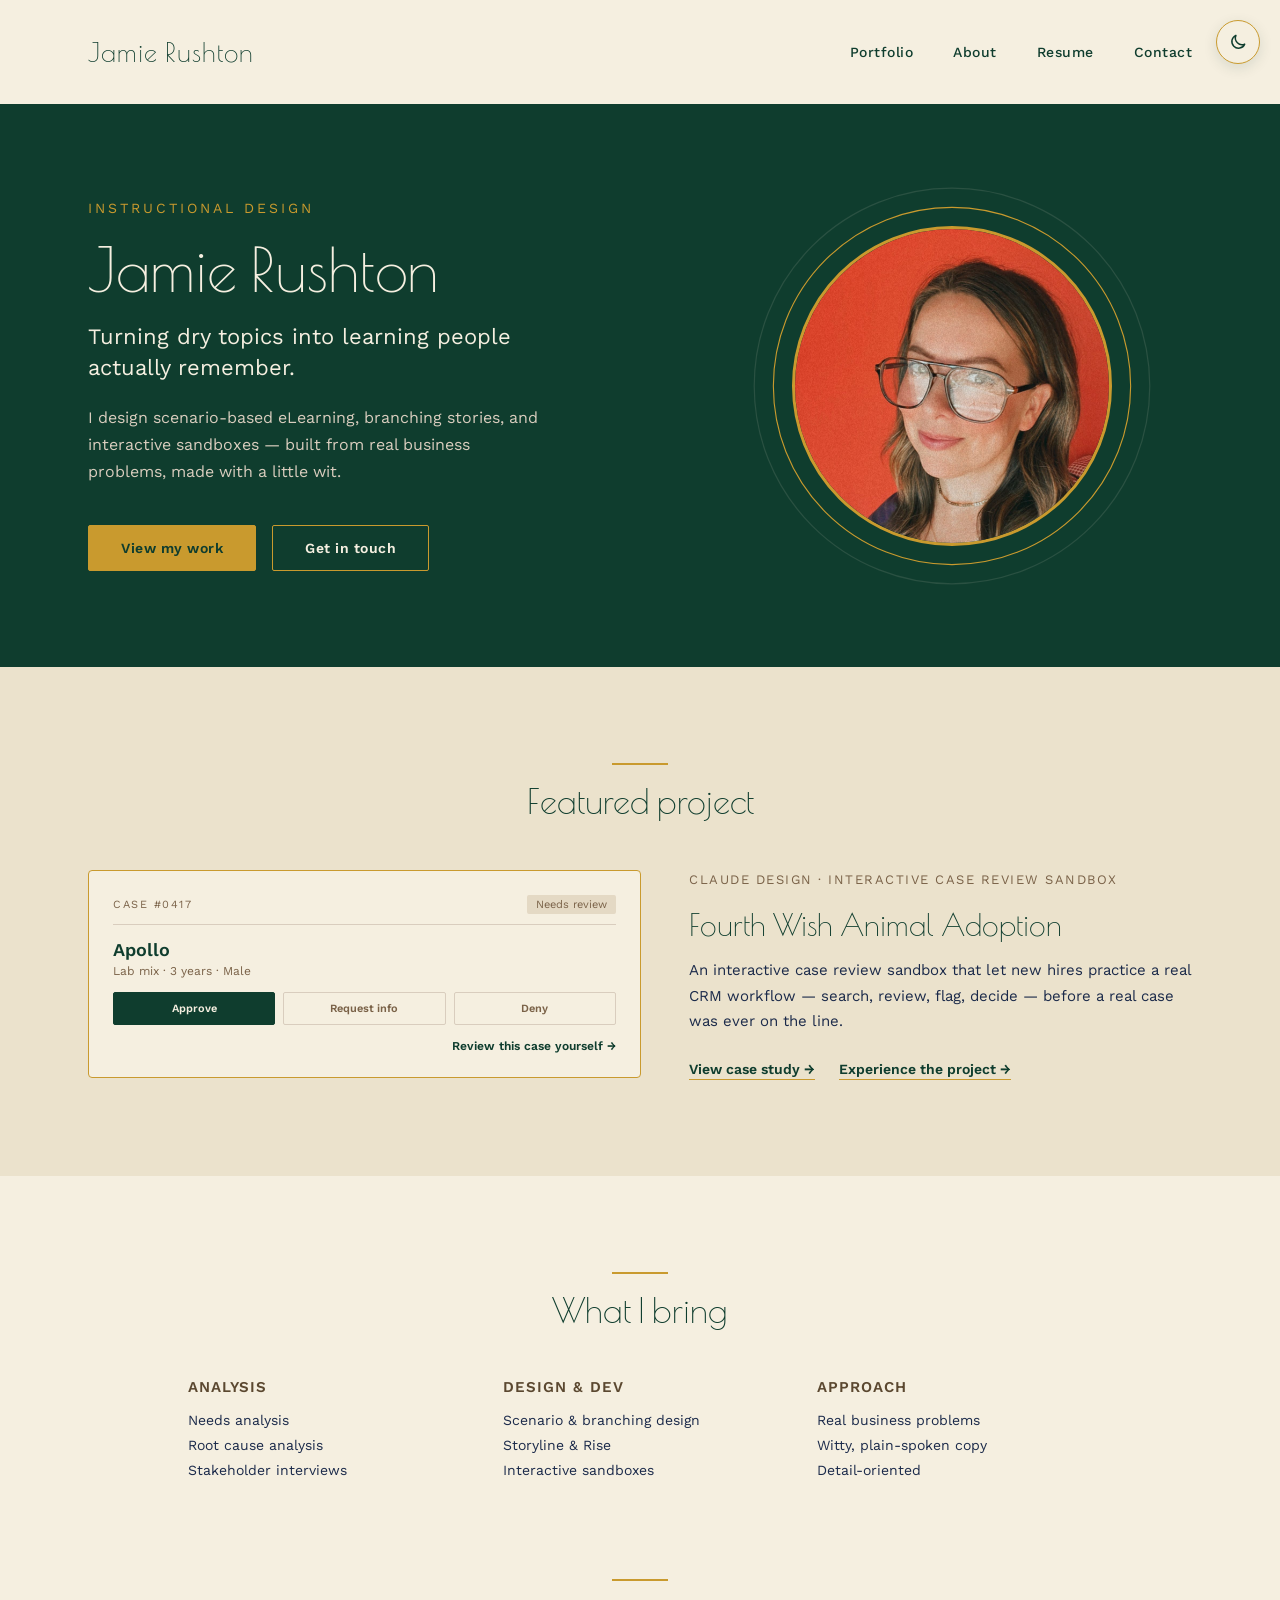
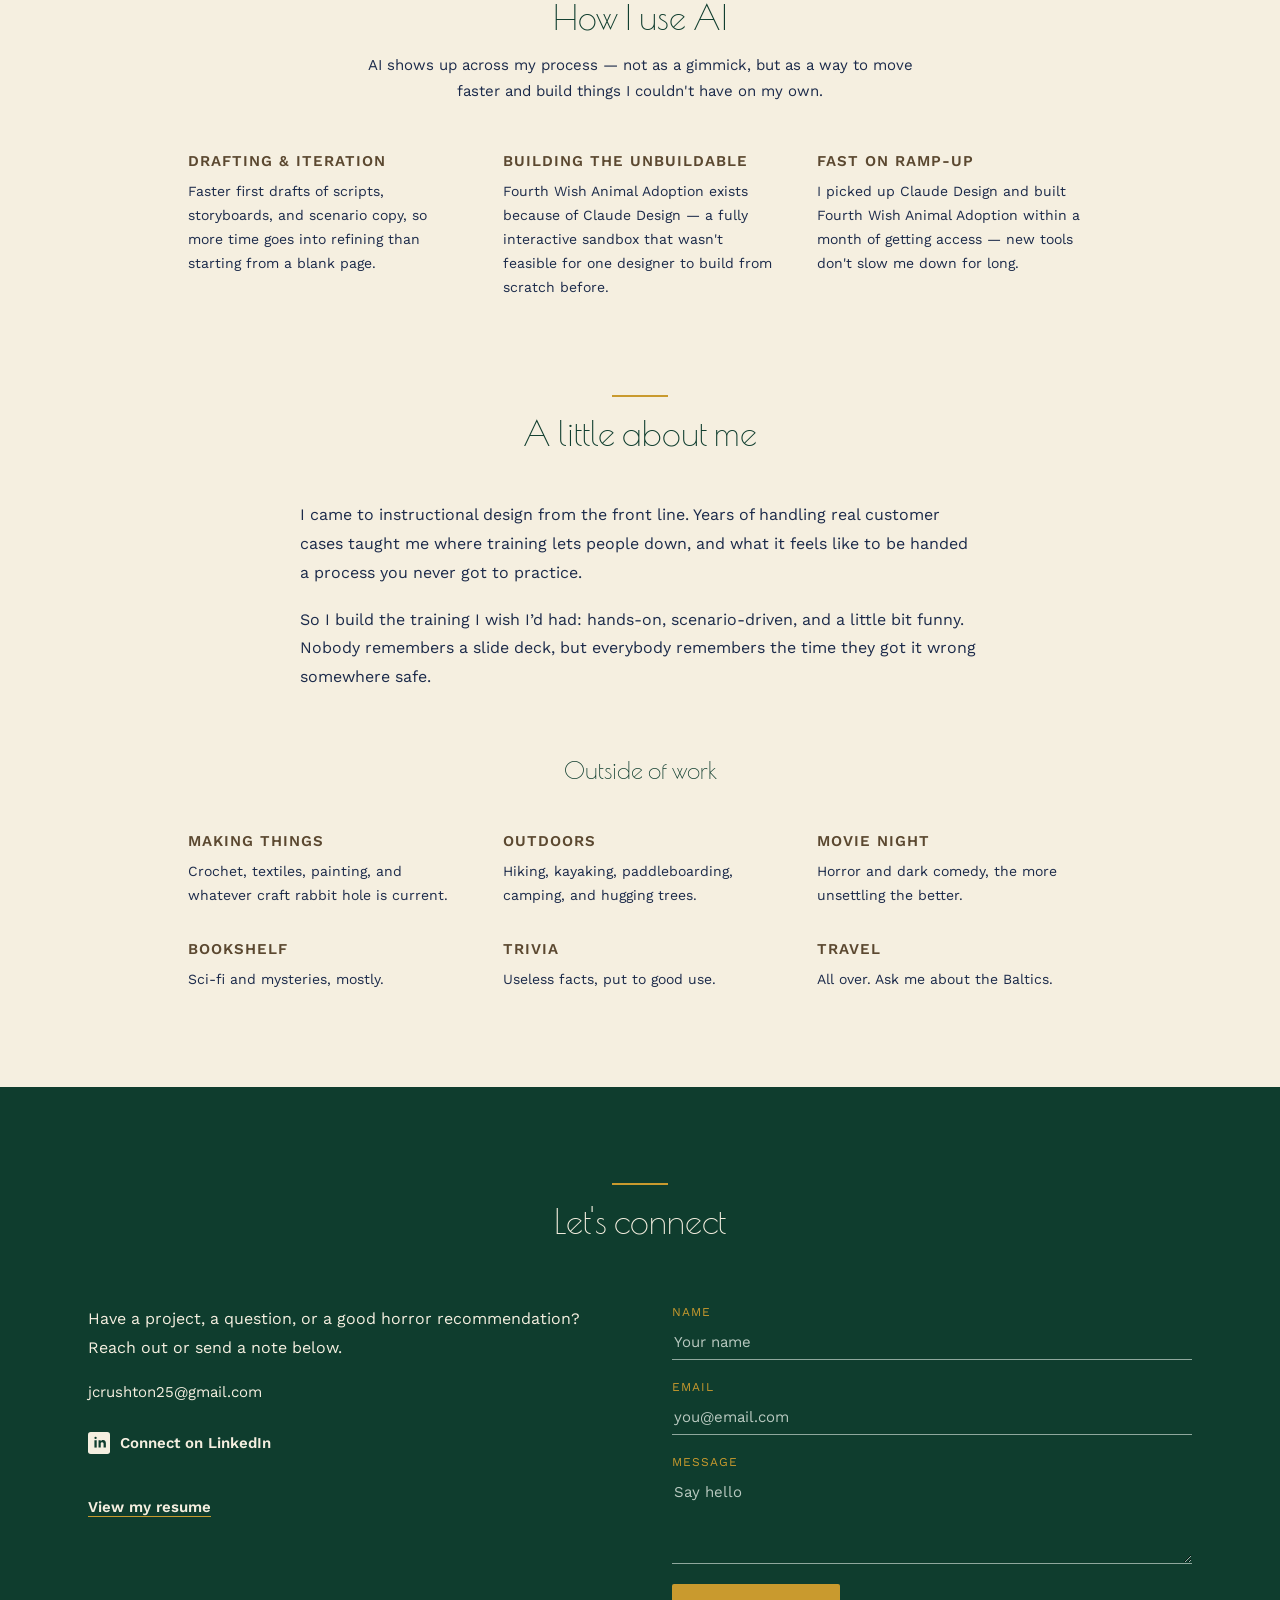
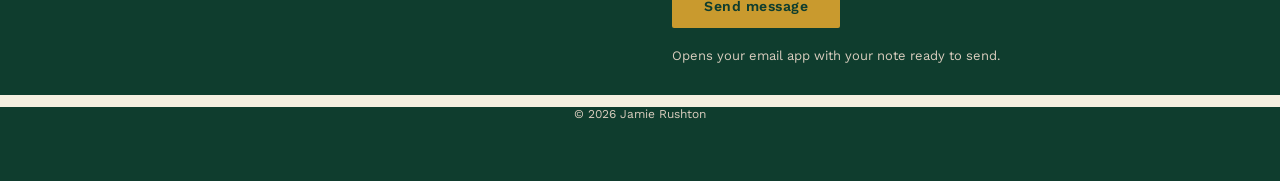
==== commit c35e6565: "Sync portfolio updates: six-case sandbox with new screens, About section, resume links, section colo" ====
--- a/index.html
+++ b/index.html
@@ -35,6 +35,7 @@
     <ul>
       <li><a href="#work">Portfolio</a></li>
       <li><a href="#about">About</a></li>
+      <li><a href="assets/jamie-rushton-resume.pdf" target="_blank" rel="noopener">Resume</a></li>
       <li><a href="#contact">Contact</a></li>
     </ul>
   </nav>
@@ -62,6 +63,7 @@
     </div>
   </section>
 
+  <div class="tint-band">
   <section id="work" class="wrap featured" aria-labelledby="work-title">
     <div class="section-head">
       <div class="deco-line"></div>
@@ -96,13 +98,13 @@
       </div>
     </div>
   </section>
-
-  <section id="about" class="band on-dark" aria-labelledby="about-title">
-    <div class="wrap">
-      <div class="section-head">
-        <div class="deco-line"></div>
-        <h2 id="about-title">What I bring</h2>
-      </div>
+  </div>
+
+  <section id="skills" class="wrap wrap-md stack-section skills" aria-labelledby="skills-title">
+    <div class="section-head">
+      <div class="deco-line"></div>
+      <h2 id="skills-title">What I bring</h2>
+    </div>
       <div class="grid-3">
         <div class="skill">
           <h3>Analysis</h3>
@@ -129,7 +131,6 @@
           </ul>
         </div>
       </div>
-    </div>
   </section>
 
   <section class="wrap wrap-md stack-section" aria-labelledby="ai-title">
@@ -176,6 +177,27 @@
   </section>
   -->
 
+  <section id="about" class="wrap wrap-md stack-section about" aria-labelledby="about-title">
+    <div class="section-head">
+      <div class="deco-line"></div>
+      <h2 id="about-title">A little about me</h2>
+    </div>
+    <div class="about-copy">
+      <p>I came to instructional design from the front line. Years of handling real customer cases taught me where training lets people down, and what it feels like to be handed a process you never got to practice.</p>
+      <p>So I build the training I wish I&rsquo;d had: hands-on, scenario-driven, and a little bit funny. Nobody remembers a slide deck, but everybody remembers the time they got it wrong somewhere safe.</p>
+    </div>
+    <h3 class="outside-title">Outside of work</h3>
+    <div class="grid-3 outside">
+      <div class="point"><h3>Making things</h3><p>Crochet, textiles, painting, and whatever craft rabbit hole is current.</p></div>
+      <div class="point"><h3>Outdoors</h3><p>Hiking, kayaking, paddleboarding, camping, and hugging trees.</p></div>
+      <div class="point"><h3>Movie night</h3><p>Horror and dark comedy, the more unsettling the better.</p></div>
+      <div class="point"><h3>Bookshelf</h3><p>Sci-fi and mysteries, mostly.</p></div>
+      <div class="point"><h3>Trivia</h3><p>Useless facts, put to good use.</p></div>
+      <div class="point"><h3>Travel</h3><p>All over. Ask me about the Baltics.</p></div>
+    </div>
+  </section>
+
+  <div class="contact-band">
   <section id="contact" class="wrap contact" aria-labelledby="contact-title">
     <div class="section-head">
       <div class="deco-line"></div>
@@ -184,7 +206,7 @@
 
     <div class="contact-row">
       <div class="contact-info">
-        <p>Open to remote instructional design roles &mdash; feel free to reach out or send a note below.</p>
+        <p>Have a project, a question, or a good horror recommendation? Reach out or send a note below.</p>
         <a class="email" href="mailto:jcrushton25@gmail.com">jcrushton25@gmail.com</a>
         <a class="linkedin" href="https://www.linkedin.com/in/jamie-rushton" target="_blank" rel="noopener">
           <svg width="22" height="22" viewBox="0 0 24 24" fill="none" aria-hidden="true">
@@ -195,6 +217,7 @@
           </svg>
           Connect on LinkedIn
         </a>
+        <a class="resume-link" href="assets/jamie-rushton-resume.pdf" target="_blank" rel="noopener">View my resume</a>
       </div>
 
       <form class="contact-form" id="contact-form" data-to="jcrushton25@gmail.com">
@@ -215,10 +238,11 @@
       </form>
     </div>
   </section>
+  </div>
 
 </main>
 
-<footer class="site-footer">
+<footer class="site-footer on-emerald">
   <p>&copy; <span id="year">2026</span> Jamie Rushton</p>
 </footer>
 
--- a/css/style.css
+++ b/css/style.css
@@ -27,6 +27,8 @@
   --flag: #8A6413;
   --hero-bg: var(--forest);
   --band-bg: var(--navy);
+  --tint-bg: #EBE2CC;
+  --sub-heading: #5B4830;
   --btn-dark-bg: var(--forest);
   --btn-dark-hover: #17533F;
   --btn-dark-text: var(--cream);
@@ -50,6 +52,8 @@
   --flag: #E0B85A;
   --hero-bg: #0F3D2E;
   --band-bg: #1B2A4A;
+  --tint-bg: #10221B;
+  --sub-heading: #B8A58C;
   --btn-dark-bg: #C99A2E;
   --btn-dark-hover: #D9AE4A;
   --btn-dark-text: #0F3D2E;
@@ -258,13 +262,13 @@
 .band .section-head { margin-bottom: 56px; }
 .grid-3 { display: grid; grid-template-columns: repeat(3, minmax(0, 1fr)); gap: 40px; }
 .grid-2 { display: grid; grid-template-columns: repeat(2, minmax(0, 1fr)); gap: 32px; }
-.skill h3 { font-size: 15px; font-weight: 600; letter-spacing: 1px; text-transform: uppercase; color: var(--gold); margin: 0 0 12px; }
-.skill ul { list-style: none; margin: 0; padding: 0; font-size: 14px; line-height: 1.8; color: var(--sand); }
+.skill h3 { font-size: 15px; font-weight: 600; letter-spacing: 1px; text-transform: uppercase; color: var(--sub-heading); margin: 0 0 12px; }
+.skill ul { list-style: none; margin: 0; padding: 0; font-size: 14px; line-height: 1.8; color: var(--text); }
 
 /* AI + testimonials */
 .stack-section { padding-top: 96px; display: flex; flex-direction: column; align-items: center; gap: 48px; }
 .stack-section > .grid-3, .stack-section > .grid-2 { width: 100%; }
-.point h3 { font-size: 15px; font-weight: 600; letter-spacing: 1px; text-transform: uppercase; color: var(--muted); margin: 0 0 10px; }
+.point h3 { font-size: 15px; font-weight: 600; letter-spacing: 1px; text-transform: uppercase; color: var(--sub-heading); margin: 0 0 10px; }
 .point p { font-size: 14px; line-height: 1.7; margin: 0; }
 .quote { border: 1px solid var(--line); border-radius: 4px; padding: 32px; margin: 0; display: flex; flex-direction: column; gap: 16px; }
 .quote blockquote { font-size: 15px; line-height: 1.8; margin: 0; font-style: italic; }
@@ -361,3 +365,41 @@
 }
 
 .walkthrough .section-head { margin-bottom: 0; }
+
+/* Featured project on a tinted full-width band */
+.tint-band { background: var(--tint-bg); }
+.tint-band .featured { max-width: 1200px; }
+.tint-band .case-card { background: var(--cream); border-color: var(--gold); }
+:root[data-theme="dark"] .tint-band .case-card { background: var(--surface); }
+
+/* About */
+.about-copy { max-width: 680px; display: flex; flex-direction: column; gap: 18px; }
+.about-copy p { font-size: 16px; line-height: 1.8; margin: 0; }
+.outside-title { font-family: var(--display); font-weight: 400; font-size: 24px; color: var(--heading); margin: 16px 0 0; }
+.outside { row-gap: 32px; }
+
+/* Let's connect: emerald band in both themes */
+.contact-band {
+  margin-top: 96px;
+  background: #0F3D2E;
+  --heading: #F5EFE0;
+  --text: #F5EFE0;
+  --link: #F5EFE0;
+  --muted: #C99A2E;
+  --field-line: #8FA89D;
+  --icon-bg: #F5EFE0;
+  --icon-fg: #0F3D2E;
+  --btn-dark-bg: #C99A2E;
+  --btn-dark-hover: #D9AE4A;
+  --btn-dark-text: #0F3D2E;
+  color: #F5EFE0;
+}
+.contact-band .contact { padding-bottom: 72px; }
+.contact-band .form-note { color: #D9CDBE; }
+.contact-band .field input::placeholder, .contact-band .field textarea::placeholder { color: #B9C9C0; opacity: 1; }
+.contact-band a:hover { color: #C99A2E; }
+.contact-info .resume-link { font-size: 15px; font-weight: 600; text-decoration: underline; text-decoration-color: #C99A2E; text-underline-offset: 4px; display: inline-flex; align-items: center; min-height: 44px; width: fit-content; }
+.site-footer.on-emerald { background: #0F3D2E; color: #D9CDBE; padding: 0 0 48px; }
+.contact-band .contact { padding-bottom: 32px; }
+@media (max-width: 900px) { .contact-band { margin-top: 72px; } }
+.contact-band .btn-dark:hover { color: #0F3D2E; }
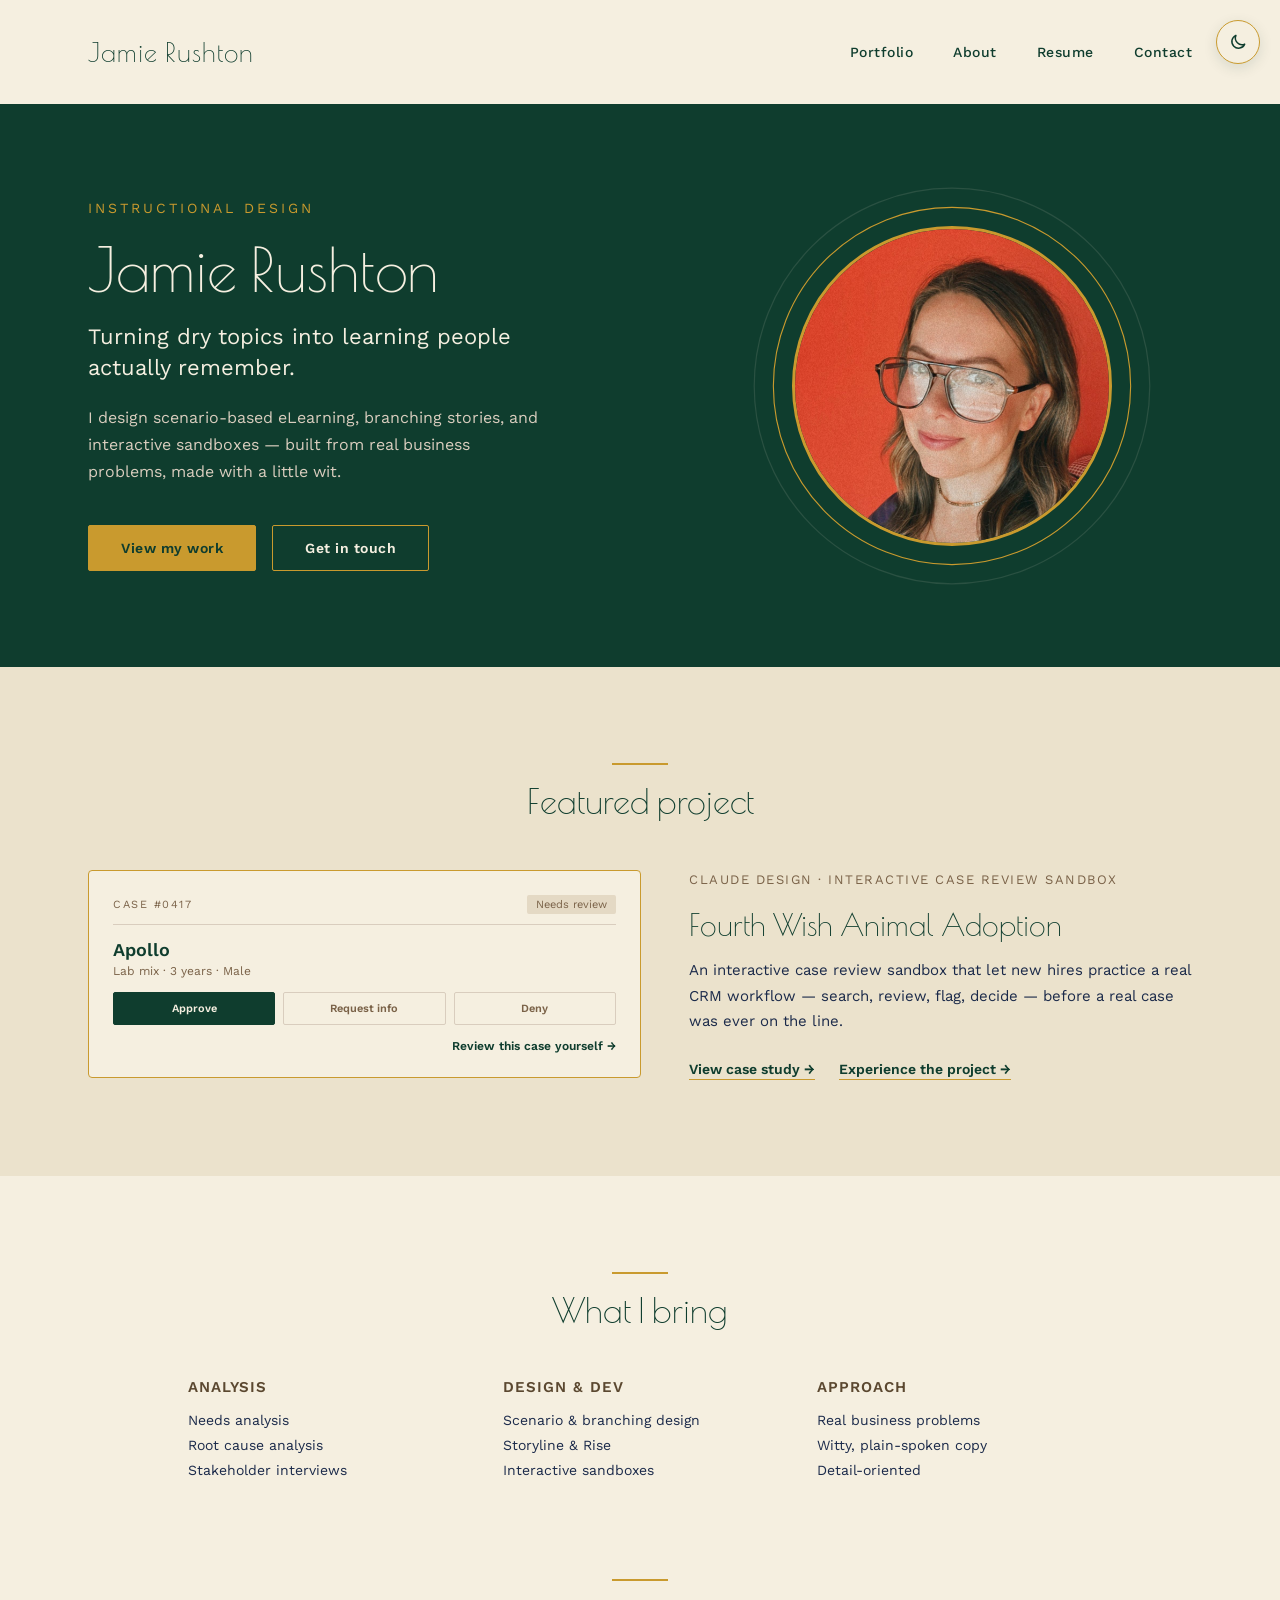
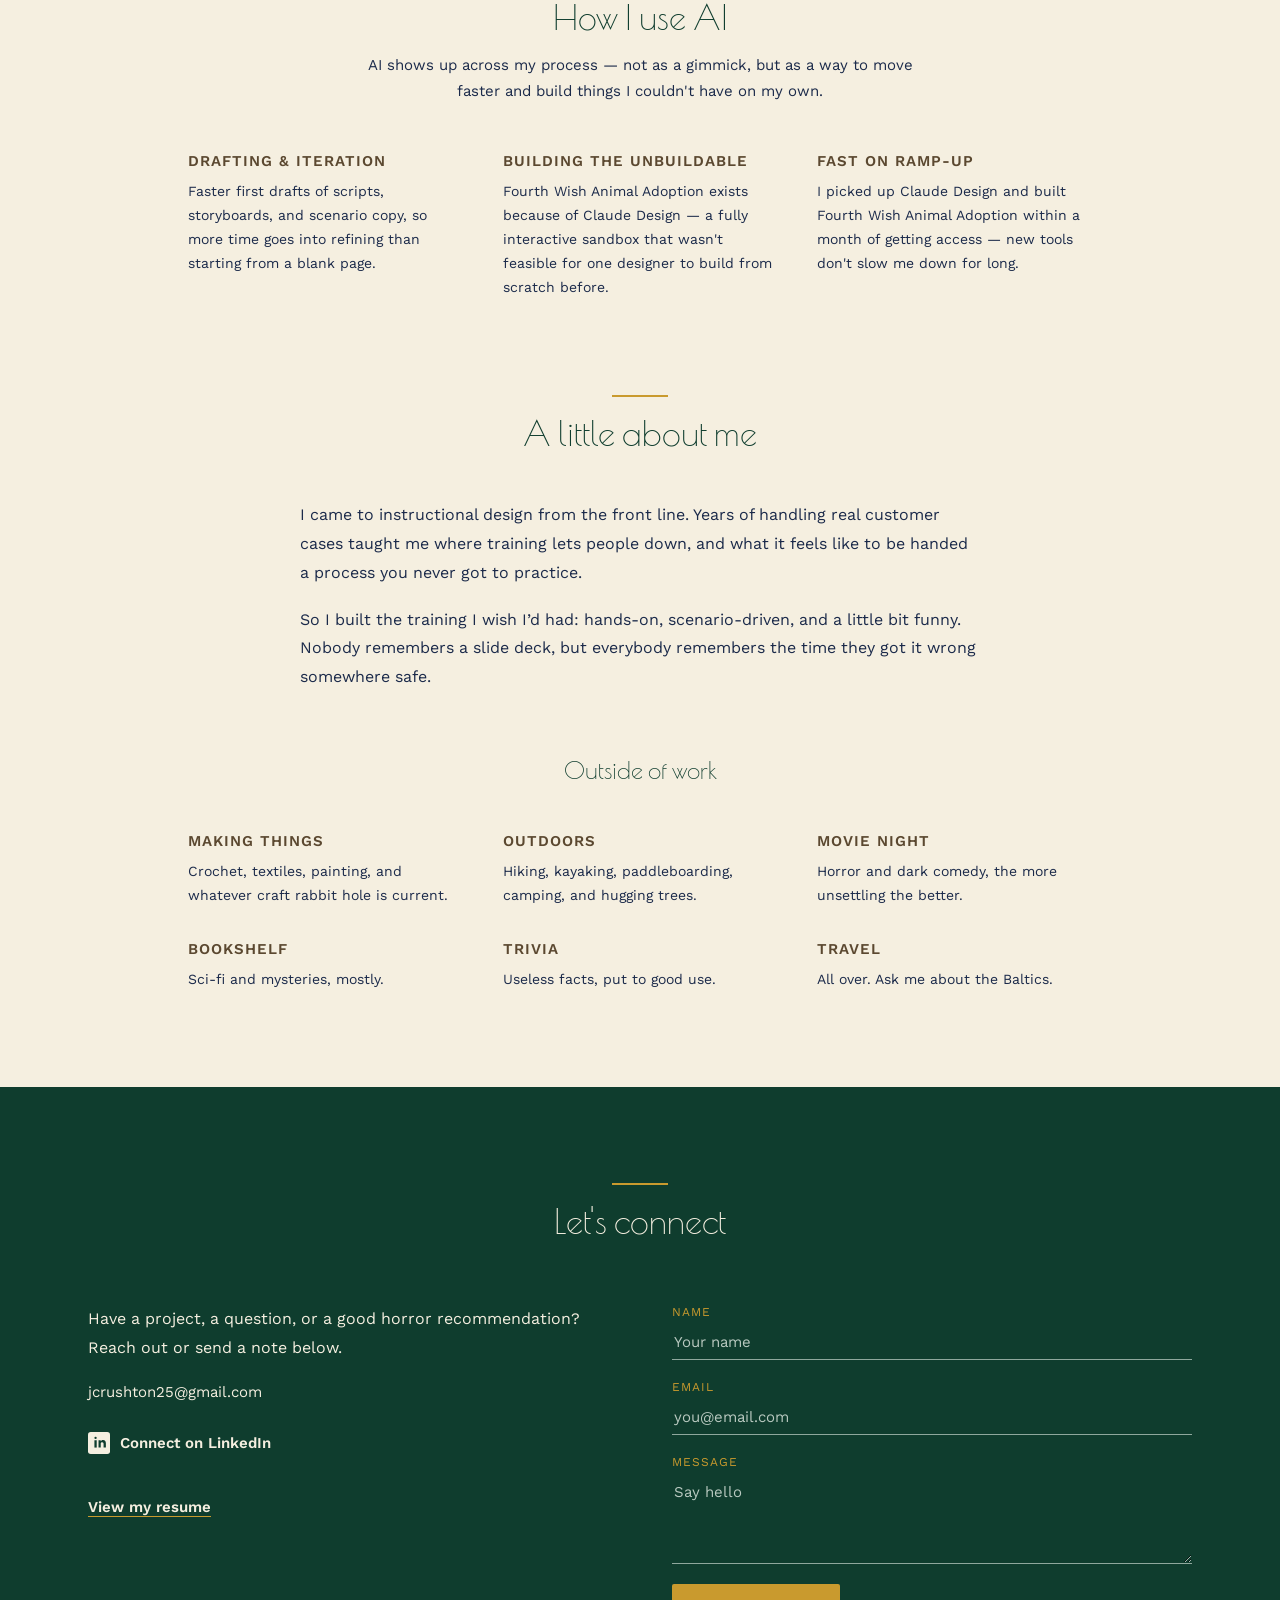
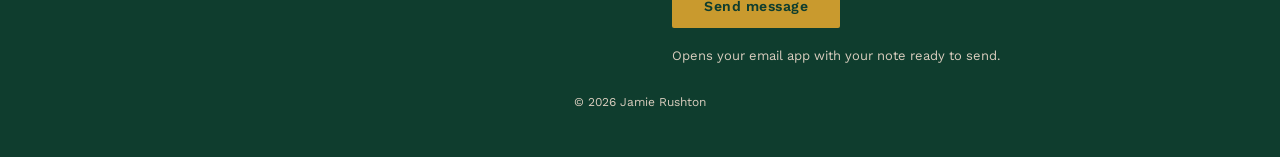
==== commit 6907e9b9: "Fix footer seam, About copy, and sandbox date consistency - Overlap the emerald footer with the cont" ====
--- a/index.html
+++ b/index.html
@@ -184,7 +184,7 @@
     </div>
     <div class="about-copy">
       <p>I came to instructional design from the front line. Years of handling real customer cases taught me where training lets people down, and what it feels like to be handed a process you never got to practice.</p>
-      <p>So I build the training I wish I&rsquo;d had: hands-on, scenario-driven, and a little bit funny. Nobody remembers a slide deck, but everybody remembers the time they got it wrong somewhere safe.</p>
+      <p>So I built the training I wish I&rsquo;d had: hands-on, scenario-driven, and a little bit funny. Nobody remembers a slide deck, but everybody remembers the time they got it wrong somewhere safe.</p>
     </div>
     <h3 class="outside-title">Outside of work</h3>
     <div class="grid-3 outside">
--- a/css/style.css
+++ b/css/style.css
@@ -399,7 +399,8 @@
 .contact-band .field input::placeholder, .contact-band .field textarea::placeholder { color: #B9C9C0; opacity: 1; }
 .contact-band a:hover { color: #C99A2E; }
 .contact-info .resume-link { font-size: 15px; font-weight: 600; text-decoration: underline; text-decoration-color: #C99A2E; text-underline-offset: 4px; display: inline-flex; align-items: center; min-height: 44px; width: fit-content; }
-.site-footer.on-emerald { background: #0F3D2E; color: #D9CDBE; padding: 0 0 48px; }
+.site-footer.on-emerald { background: #0F3D2E; color: #D9CDBE; padding: 1px 0 48px; margin-top: -1px; } /* overlap the band by 1px so no subpixel seam shows at browser zoom */
+.site-footer.on-emerald p { margin: 0; }
 .contact-band .contact { padding-bottom: 32px; }
 @media (max-width: 900px) { .contact-band { margin-top: 72px; } }
 .contact-band .btn-dark:hover { color: #0F3D2E; }
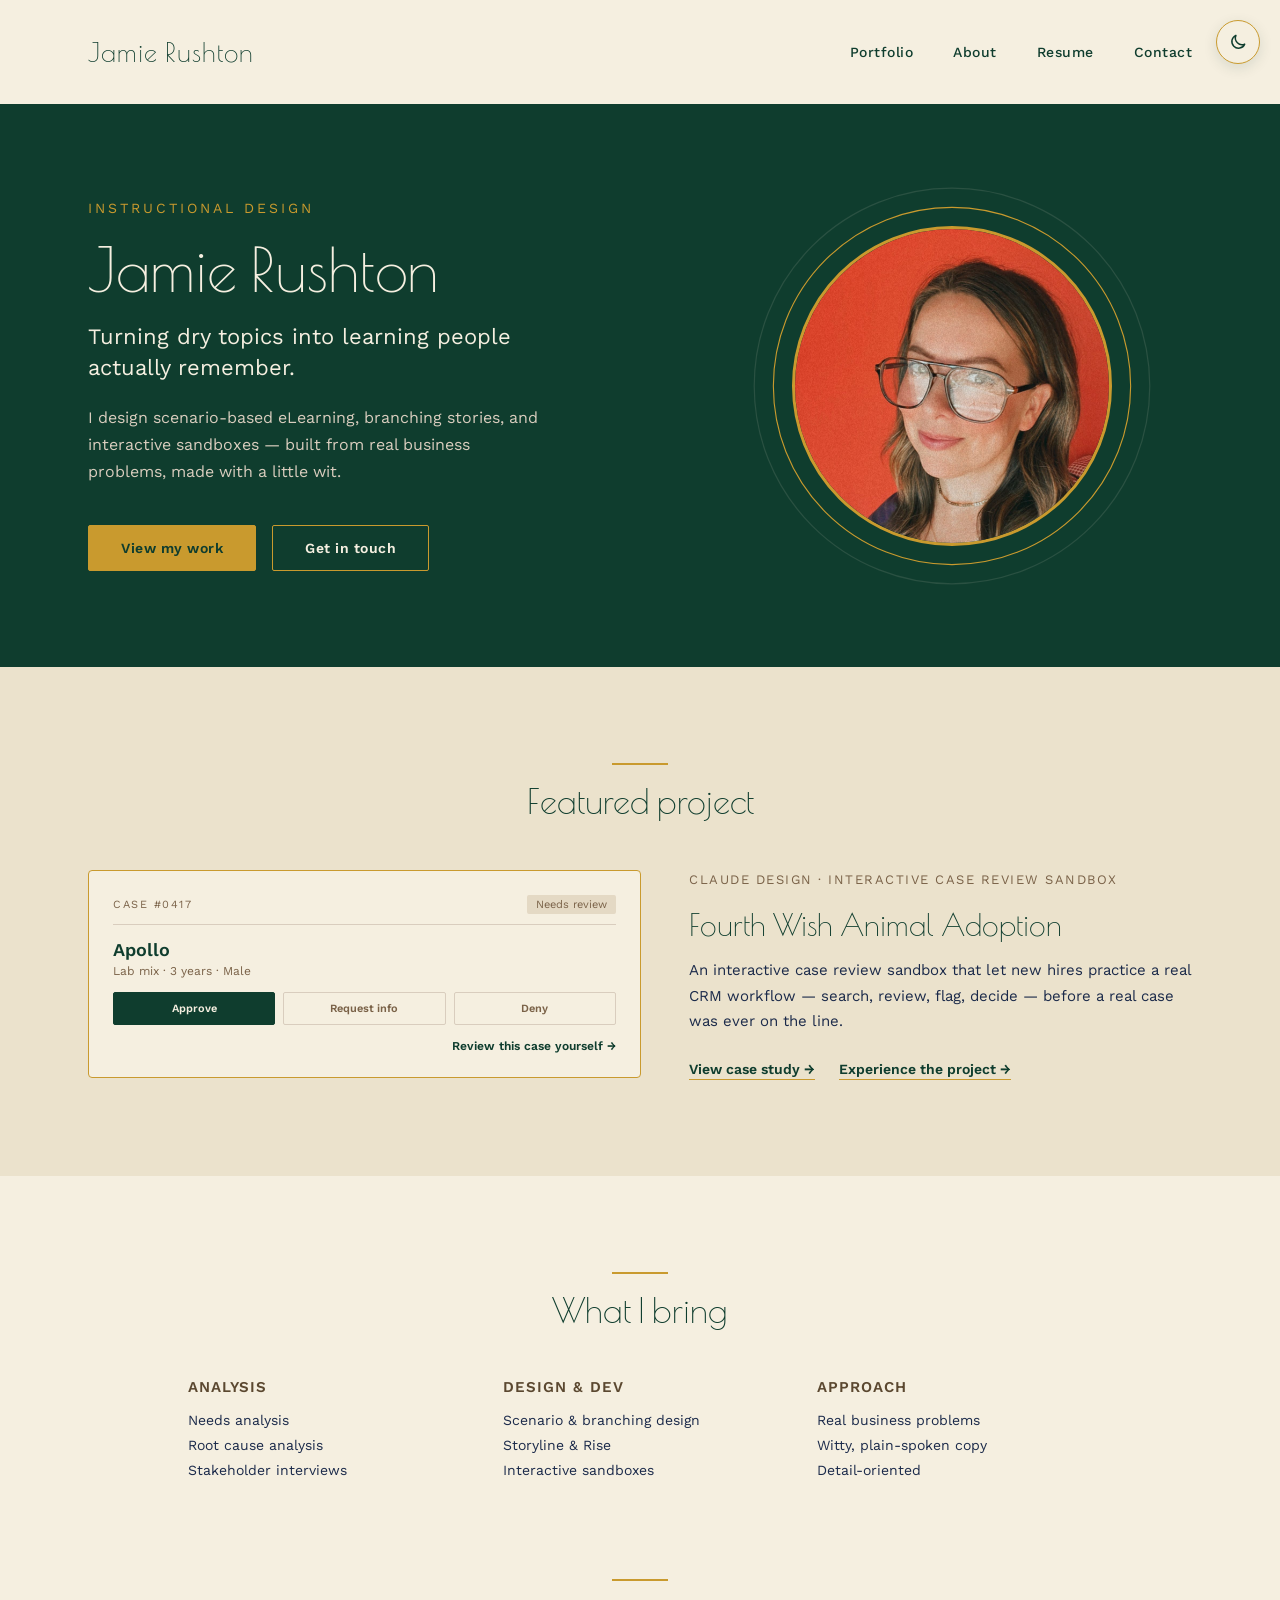
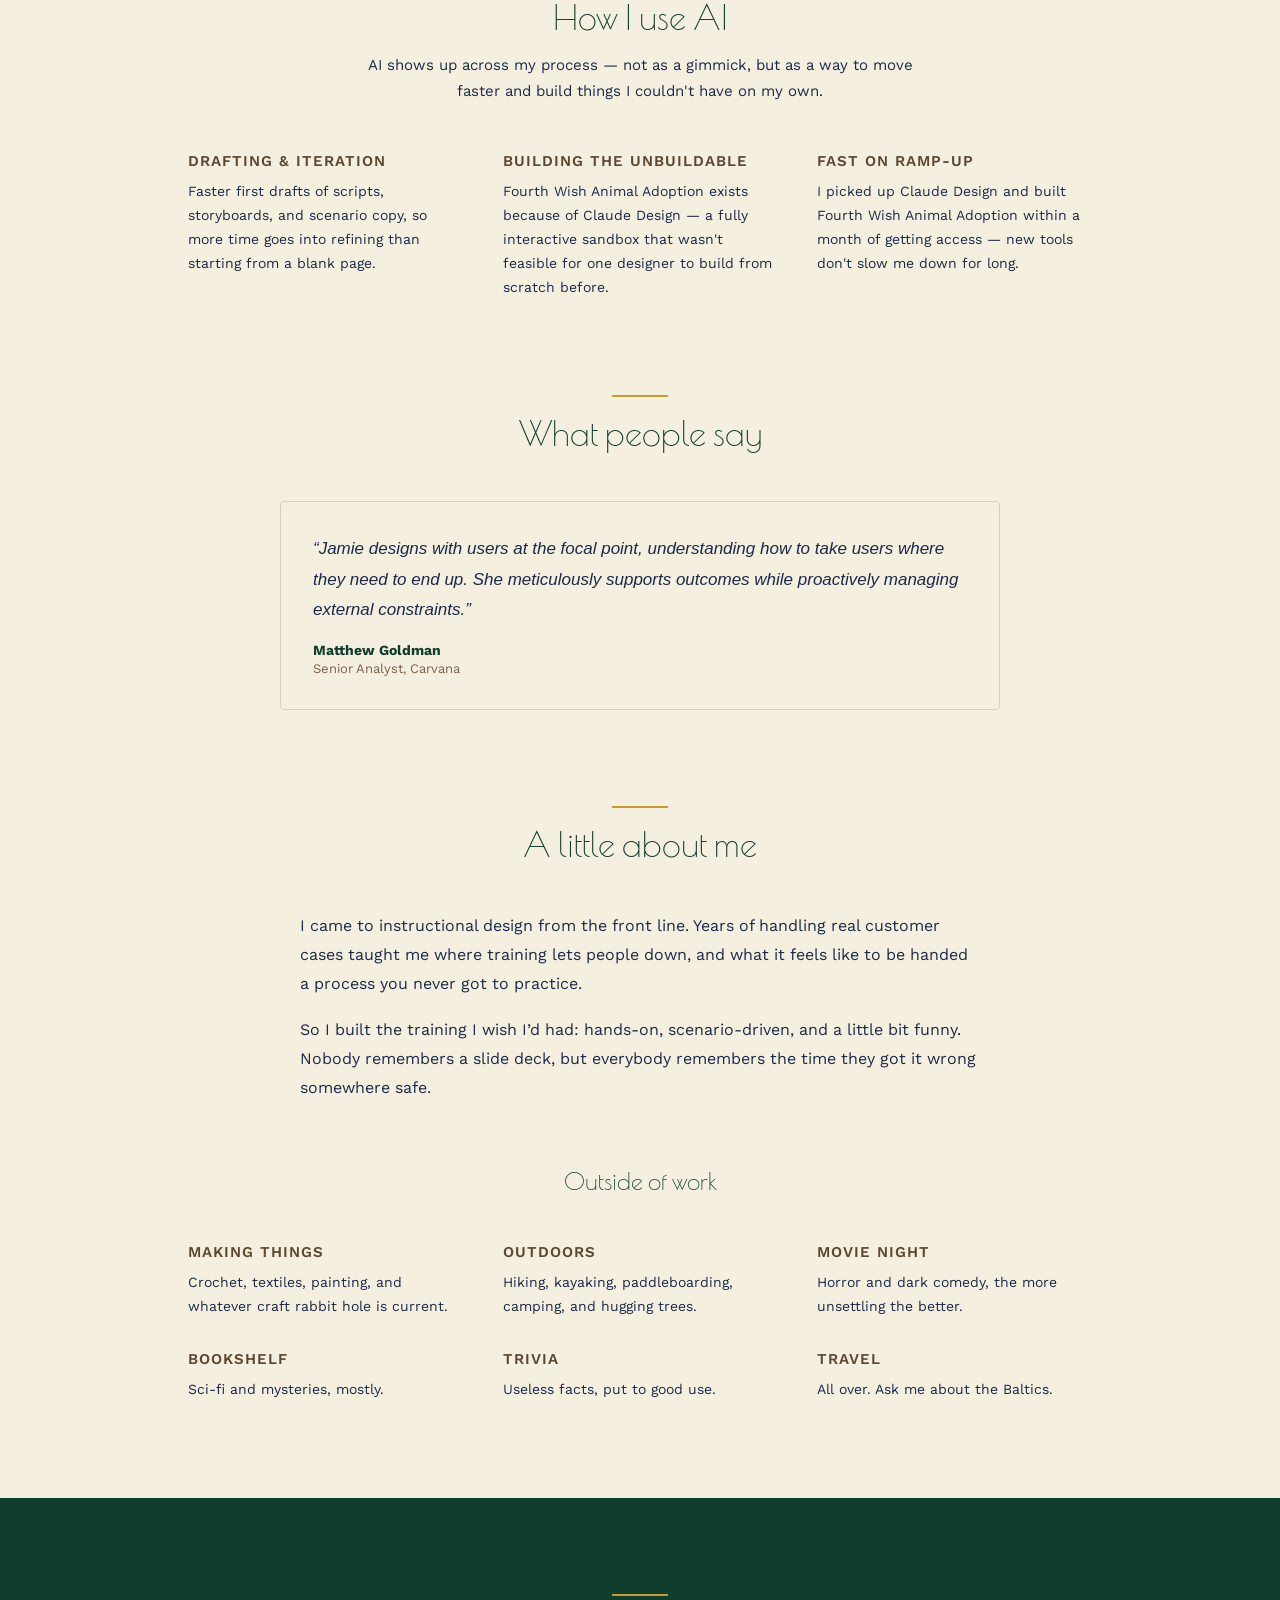
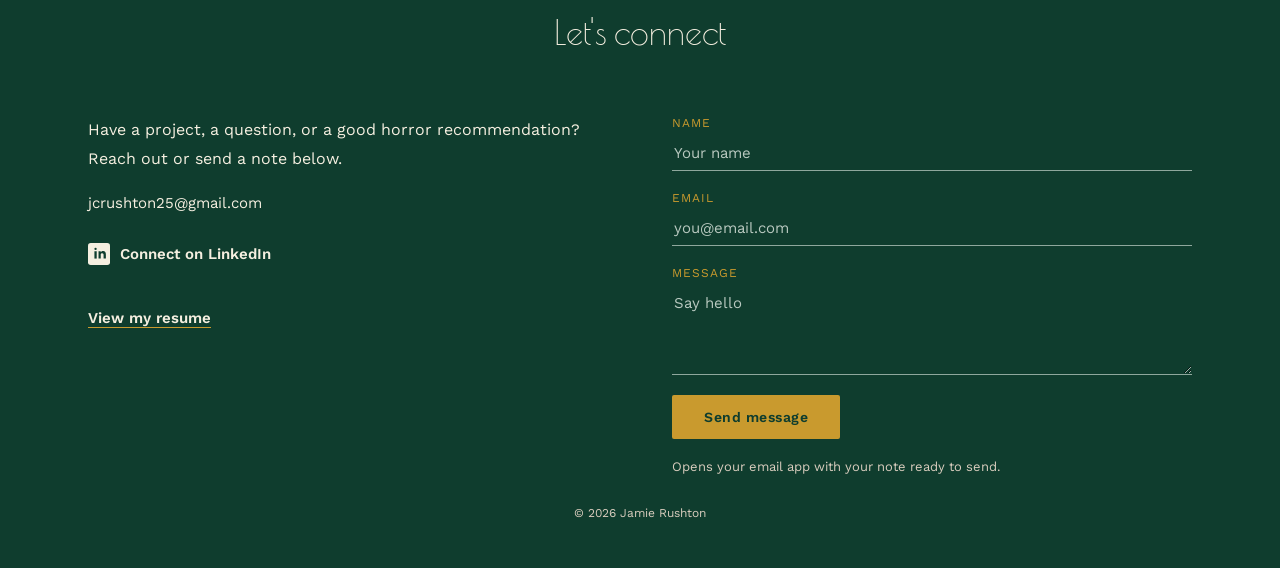
==== commit dcc10049: "Add first testimonial (Matthew Goldman) and show the testimonials section Co-Authored-By: Claude Son" ====
--- a/index.html
+++ b/index.html
@@ -155,27 +155,19 @@
     </div>
   </section>
 
-  <!--
-    TESTIMONIALS: hidden until real quotes are ready.
-    To show it, replace the bracketed text and delete this comment's opening and closing lines.
-
   <section class="wrap wrap-md stack-section" aria-labelledby="quotes-title">
     <div class="section-head">
       <div class="deco-line"></div>
       <h2 id="quotes-title">What people say</h2>
     </div>
-    <div class="grid-2">
+    <div class="quotes">
       <figure class="quote">
-        <blockquote>[A quote from a coworker or manager about your work.]</blockquote>
-        <figcaption><strong>[Name]</strong><span>[Title, company]</span></figcaption>
+        <blockquote>&ldquo;Jamie designs with users at the focal point, understanding how to take users where they need to end up. She meticulously supports outcomes while proactively managing external constraints.&rdquo;</blockquote>
+        <figcaption><strong>Matthew Goldman</strong><span>Senior Analyst, Carvana</span></figcaption>
       </figure>
-      <figure class="quote">
-        <blockquote>[A quote from a coworker or manager about your work.]</blockquote>
-        <figcaption><strong>[Name]</strong><span>[Title, company]</span></figcaption>
-      </figure>
-    </div>
-  </section>
-  -->
+      <!-- To add another testimonial, copy the whole <figure> above and paste it here. -->
+    </div>
+  </section>
 
   <section id="about" class="wrap wrap-md stack-section about" aria-labelledby="about-title">
     <div class="section-head">
--- a/css/style.css
+++ b/css/style.css
@@ -404,3 +404,7 @@
 .contact-band .contact { padding-bottom: 32px; }
 @media (max-width: 900px) { .contact-band { margin-top: 72px; } }
 .contact-band .btn-dark:hover { color: #0F3D2E; }
+
+/* Testimonials: one or more quotes, centered */
+.quotes { width: 100%; max-width: 720px; display: flex; flex-direction: column; gap: 24px; }
+.quote blockquote { font-size: 17px; }
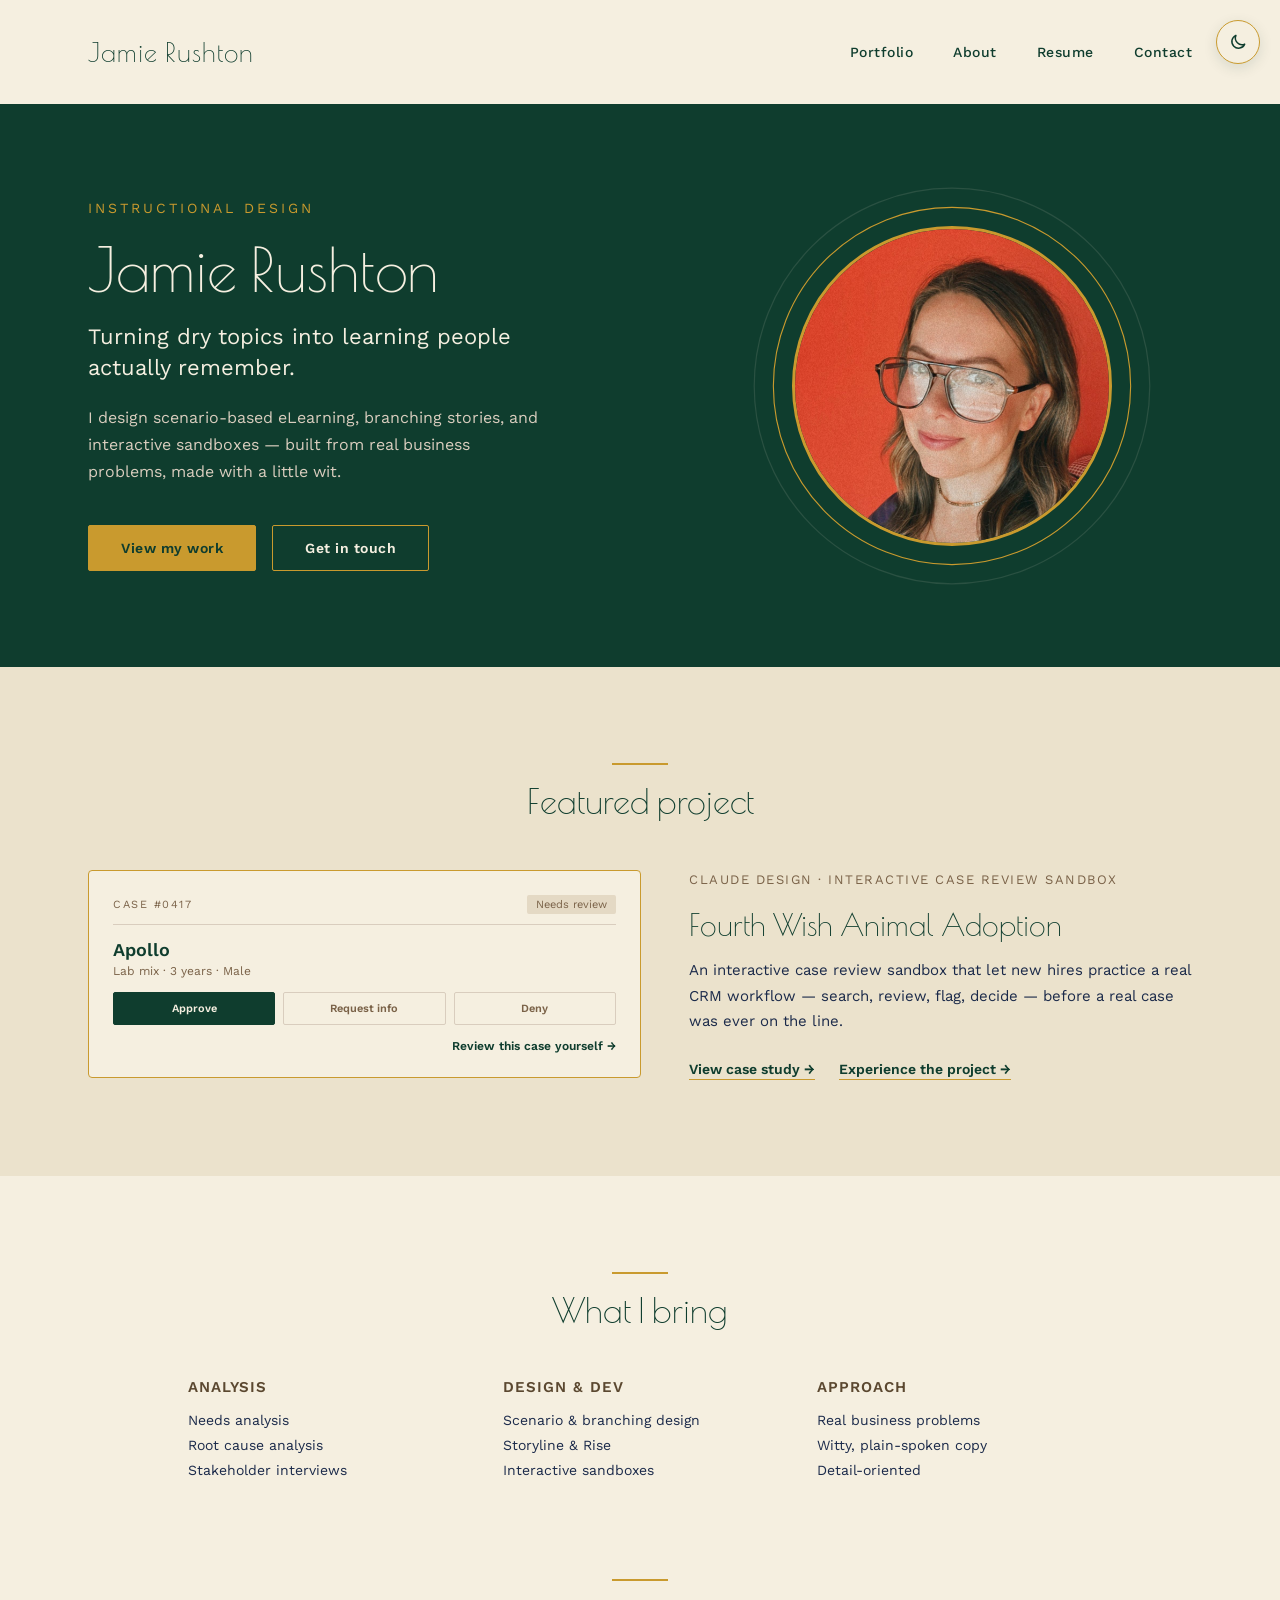
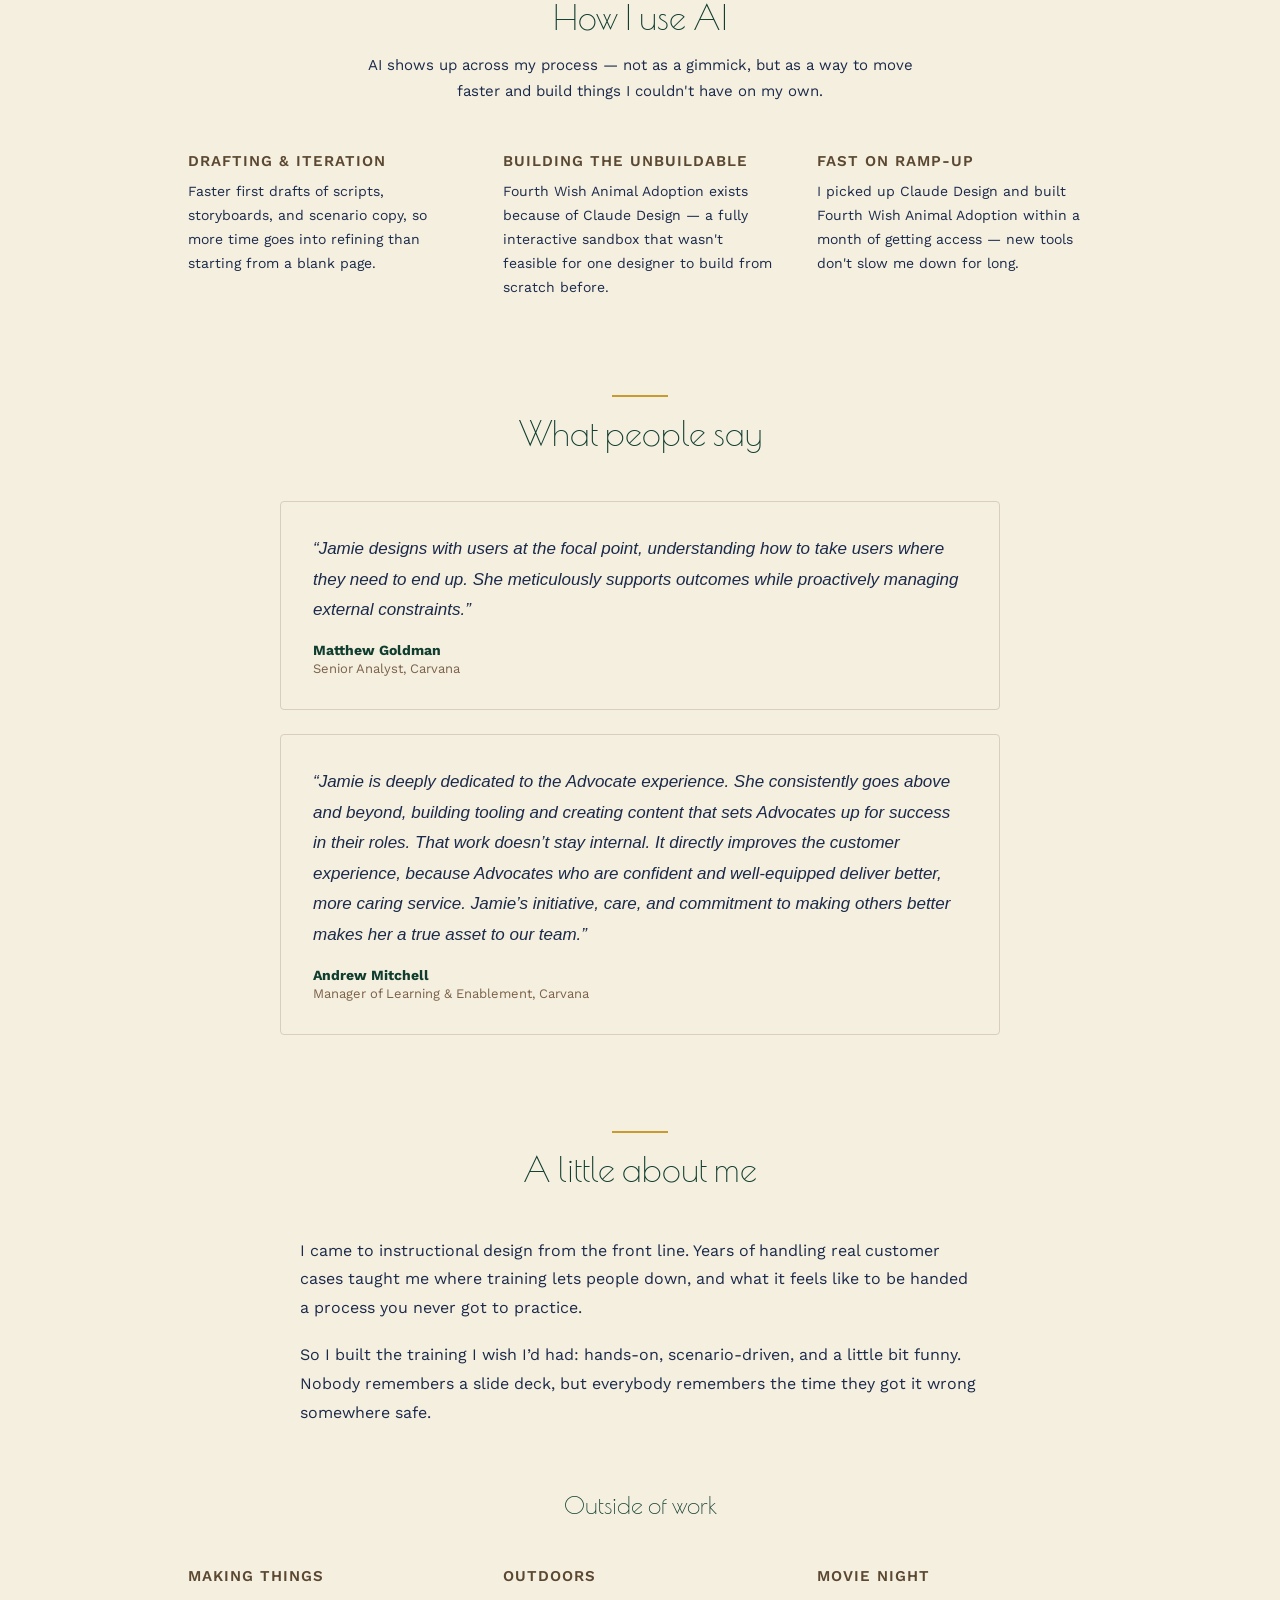
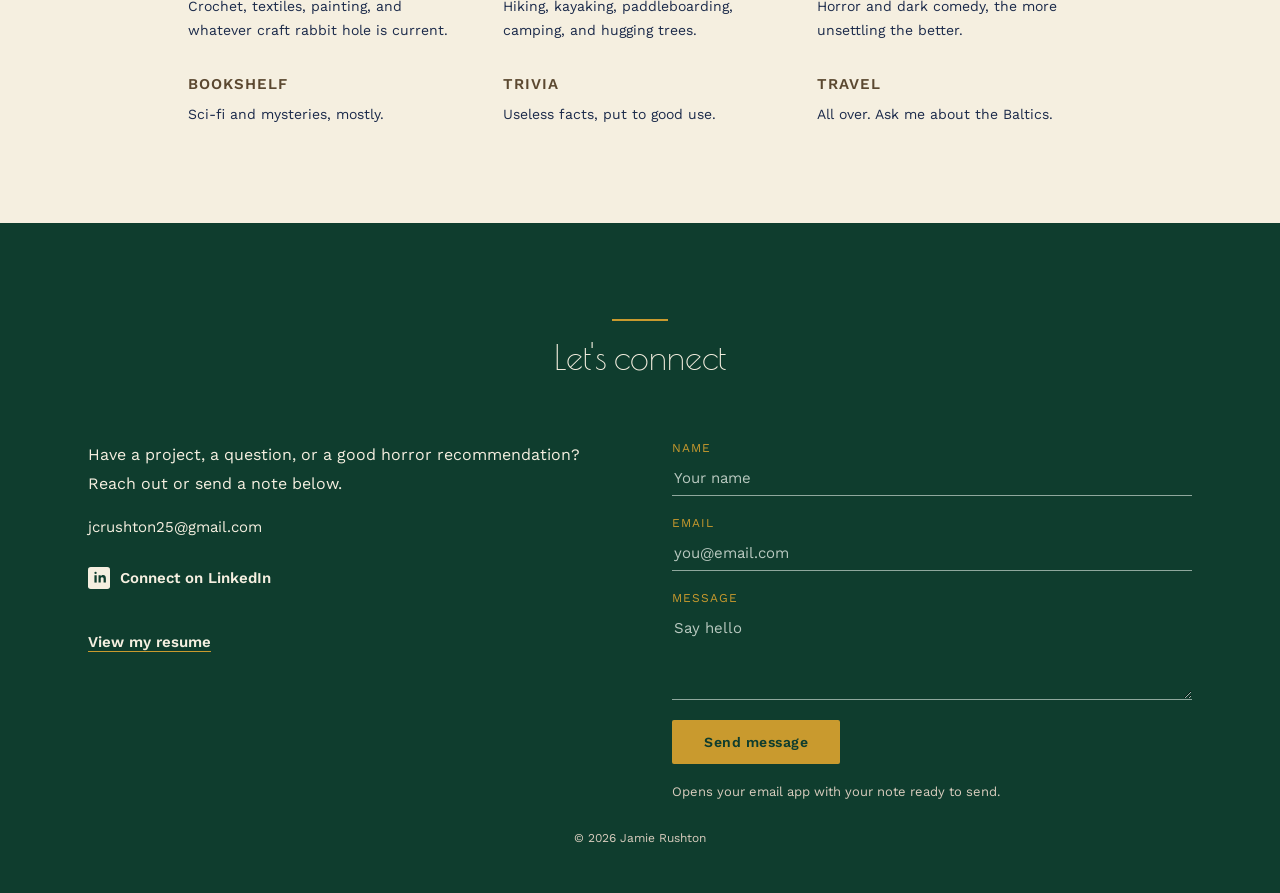
==== commit 344d3e75: "Add second testimonial (Andrew Mitchell) Co-Authored-By: Claude Sonnet 5.5 <noreply@anthropic.com> C" ====
--- a/index.html
+++ b/index.html
@@ -165,6 +165,10 @@
         <blockquote>&ldquo;Jamie designs with users at the focal point, understanding how to take users where they need to end up. She meticulously supports outcomes while proactively managing external constraints.&rdquo;</blockquote>
         <figcaption><strong>Matthew Goldman</strong><span>Senior Analyst, Carvana</span></figcaption>
       </figure>
+      <figure class="quote">
+        <blockquote>&ldquo;Jamie is deeply dedicated to the Advocate experience. She consistently goes above and beyond, building tooling and creating content that sets Advocates up for success in their roles. That work doesn&rsquo;t stay internal. It directly improves the customer experience, because Advocates who are confident and well-equipped deliver better, more caring service. Jamie&rsquo;s initiative, care, and commitment to making others better makes her a true asset to our team.&rdquo;</blockquote>
+        <figcaption><strong>Andrew Mitchell</strong><span>Manager of Learning &amp; Enablement, Carvana</span></figcaption>
+      </figure>
       <!-- To add another testimonial, copy the whole <figure> above and paste it here. -->
     </div>
   </section>
